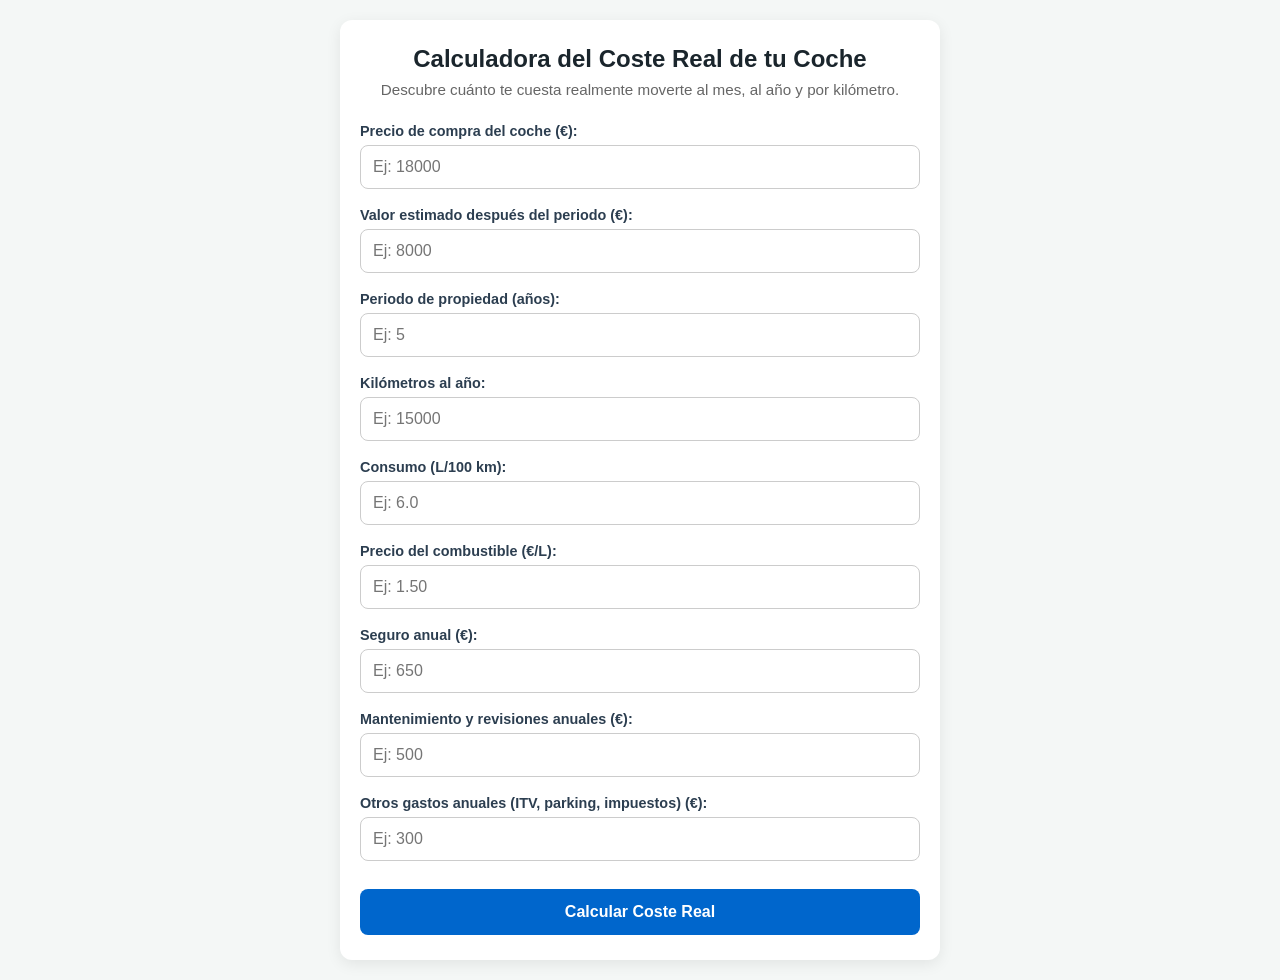
==== index.html @ 336df9c9 "Actualizar index.html" ====
<!DOCTYPE html>
<html lang="es">
<head>
  <meta charset="UTF-8">
  <meta name="viewport" content="width=device-width, initial-scale=1.0">
  <title>Calculadora del Coste Real de tu Coche</title>
  <link rel="stylesheet" href="style.css">
</head>
<body>
  <div class="container">
    <h1>Calculadora del Coste Real de tu Coche</h1>
    <p class="subtitle">Descubre cuánto te cuesta realmente moverte al mes, al año y por kilómetro.</p>

    <form id="calc-form">
      <div class="form-group">
        <label for="precioCompra">Precio de compra del coche (€):</label>
        <input type="number" id="precioCompra" placeholder="Ej: 18000" min="0" step="any" required>
      </div>

      <div class="form-group">
        <label for="valorFinal">Valor estimado después del periodo (€):</label>
        <input type="number" id="valorFinal" placeholder="Ej: 8000" min="0" step="any" required>
      </div>

      <div class="form-group">
        <label for="periodoAnos">Periodo de propiedad (años):</label>
        <input type="number" id="periodoAnos" placeholder="Ej: 5" min="1" step="any" required>
      </div>

      <div class="form-group">
        <label for="kmAno">Kilómetros al año:</label>
        <input type="number" id="kmAno" placeholder="Ej: 15000" min="1" step="any" required>
      </div>

      <div class="form-group">
        <label for="consumo">Consumo (L/100 km):</label>
        <input type="number" id="consumo" placeholder="Ej: 6.0" min="0" step="any" required>
      </div>

      <div class="form-group">
        <label for="precioCombustible">Precio del combustible (€/L):</label>
        <input type="number" id="precioCombustible" placeholder="Ej: 1.50" min="0" step="any" required>
      </div>

      <div class="form-group">
        <label for="seguro">Seguro anual (€):</label>
        <input type="number" id="seguro" placeholder="Ej: 650" min="0" step="any" required>
      </div>

      <div class="form-group">
        <label for="mantenimiento">Mantenimiento y revisiones anuales (€):</label>
        <input type="number" id="mantenimiento" placeholder="Ej: 500" min="0" step="any" required>
      </div>

      <div class="form-group">
        <label for="otrosGastos">Otros gastos anuales (ITV, parking, impuestos) (€):</label>
        <input type="number" id="otrosGastos" placeholder="Ej: 300" min="0" step="any" required>
      </div>

      <button type="submit" id="btn-calcular">Calcular Coste Real</button>
    </form>

    <div id="resultados" class="results-container hidden">
      <h2>Resumen de Costes</h2>

      <div class="results-section">
        <h3>COSTE DE BOLSILLO</h3>
        <p><span>Anual:</span> <strong><span id="pocketAnual">0.00</span> €</strong></p>
        <p><span>Mensual:</span> <strong><span id="pocketMensual">0.00</span> €</strong></p>
      </div>

      <div class="results-section">
        <h3>DEPRECIACIÓN</h3>
        <p><span>Depreciación total:</span> <strong><span id="deprecTotal">0.00</span> €</strong></p>
        <p><span>Pérdida de valor anual:</span> <strong><span id="deprecAnual">0.00</span> €</strong></p>
        <p><span>Pérdida de valor mensual:</span> <strong><span id="deprecMensual">0.00</span> €</strong></p>
      </div>

      <div class="results-section highlight">
        <h3>COSTE REAL TOTAL</h3>
        <p class="main-stat"><span>Coste real mensual:</span> <strong><span id="realMensual">0.00</span> €</strong></p>
        <p class="main-stat"><span>Coste real anual:</span> <strong><span id="realAnual">0.00</span> €</strong></p>
        <p class="main-stat"><span>Coste real por kilómetro:</span> <strong><span id="realKm">0.000</span> €/km</strong></p>
      </div>
    </div>
  </div>

  <script src="script.js"></script>
</body>
</html>
---- style.css ----
* {
  box-sizing: border-box;
  margin: 0;
  padding: 0;
  font-family: -apple-system, BlinkMacSystemFont, "Segoe UI", Roboto, Helvetica, Arial, sans-serif;
}

body {
  background-color: #f4f7f6;
  color: #333;
  padding: 20px 15px;
  display: flex;
  justify-content: center;
}

.container {
  background-color: #ffffff;
  max-width: 600px;
  width: 100%;
  padding: 25px 20px;
  border-radius: 12px;
  box-shadow: 0 4px 15px rgba(0, 0, 0, 0.08);
}

h1 {
  font-size: 1.5rem;
  color: #1a252c;
  margin-bottom: 8px;
  text-align: center;
}

.subtitle {
  font-size: 0.95rem;
  color: #666;
  text-align: center;
  margin-bottom: 25px;
}

.form-group {
  margin-bottom: 18px;
}

label {
  display: block;
  font-size: 0.9rem;
  font-weight: 600;
  margin-bottom: 6px;
  color: #2c3e50;
}

input {
  width: 100%;
  padding: 12px;
  border: 1px solid #ccc;
  border-radius: 8px;
  font-size: 1rem;
  transition: border-color 0.2s ease;
}

input:focus {
  outline: none;
  border-color: #0066cc;
}

button {
  width: 100%;
  background-color: #0066cc;
  color: white;
  border: none;
  padding: 14px;
  font-size: 1rem;
  font-weight: bold;
  border-radius: 8px;
  cursor: pointer;
  margin-top: 10px;
  transition: background-color 0.2s ease;
}

button:hover {
  background-color: #0052a3;
}

/* RESULTADOS RESTRUCTURADOS */
.results-container {
  margin-top: 30px;
  padding-top: 20px;
  border-top: 2px dashed #e0e0e0;
}

.results-container.hidden {
  display: none !important;
}

.results-container h2 {
  font-size: 1.3rem;
  text-align: center;
  margin-bottom: 20px;
  color: #1a252c;
}

.results-section {
  background-color: #ffffff;
  border: 1px solid #e2e8f0;
  padding: 16px;
  border-radius: 10px;
  margin-bottom: 15px;
  box-shadow: 0 2px 5px rgba(0,0,0,0.03);
}

.results-section h3 {
  font-size: 0.9rem;
  color: #64748b;
  margin-bottom: 12px;
  border-bottom: 1px solid #f1f5f9;
  padding-bottom: 6px;
  text-transform: uppercase;
  letter-spacing: 0.5px;
}

.results-section p {
  font-size: 0.95rem;
  margin-bottom: 8px;
  display: flex;
  justify-content: space-between;
  align-items: center;
}

.results-section p:last-child {
  margin-bottom: 0;
}

.results-section.highlight {
  background-color: #eff6ff;
  border-color: #bfdbfe;
}

.results-section.highlight h3 {
  color: #1e40af;
  border-bottom-color: #dbeafe;
}

.main-stat {
  font-size: 1rem;
  font-weight: 600;
}

.main-stat strong {
  color: #2563eb;
  font-size: 1.05rem;
}

@media (max-width: 480px) {
  .container {
    padding: 18px 15px;
  }

  h1 {
    font-size: 1.3rem;
  }

  input, button {
    font-size: 0.95rem;
  }
}
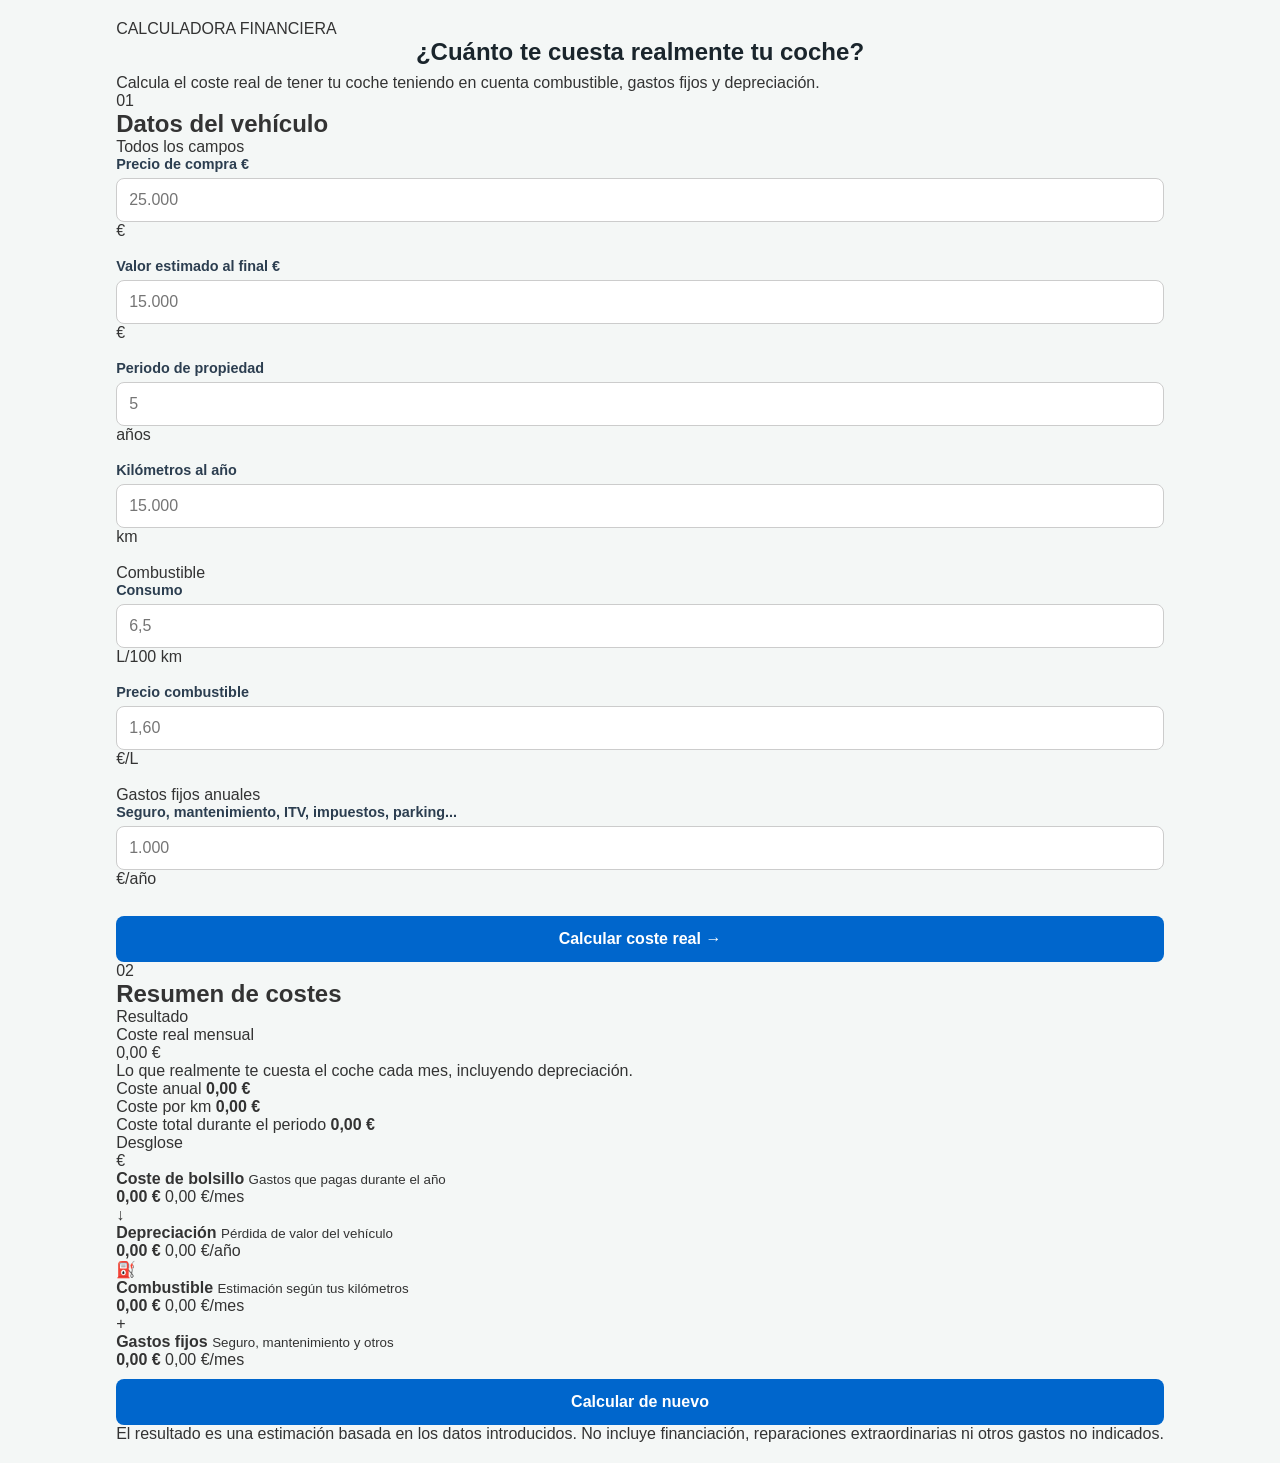
==== commit 6634147a: "Actualizar index.html" ====
--- a/index.html
+++ b/index.html
@@ -1,90 +1,390 @@
 <!DOCTYPE html>
 <html lang="es">
 <head>
-  <meta charset="UTF-8">
-  <meta name="viewport" content="width=device-width, initial-scale=1.0">
-  <title>Calculadora del Coste Real de tu Coche</title>
-  <link rel="stylesheet" href="style.css">
+    <meta charset="UTF-8">
+    <meta name="viewport" content="width=device-width, initial-scale=1.0">
+
+    <title>Calculadora de Coste Real del Coche</title>
+
+    <meta
+        name="description"
+        content="Calcula cuánto te cuesta realmente tu coche incluyendo combustible, gastos fijos y depreciación."
+    >
+
+    <link rel="stylesheet" href="style.css">
 </head>
+
 <body>
-  <div class="container">
-    <h1>Calculadora del Coste Real de tu Coche</h1>
-    <p class="subtitle">Descubre cuánto te cuesta realmente moverte al mes, al año y por kilómetro.</p>
-
-    <form id="calc-form">
-      <div class="form-group">
-        <label for="precioCompra">Precio de compra del coche (€):</label>
-        <input type="number" id="precioCompra" placeholder="Ej: 18000" min="0" step="any" required>
-      </div>
-
-      <div class="form-group">
-        <label for="valorFinal">Valor estimado después del periodo (€):</label>
-        <input type="number" id="valorFinal" placeholder="Ej: 8000" min="0" step="any" required>
-      </div>
-
-      <div class="form-group">
-        <label for="periodoAnos">Periodo de propiedad (años):</label>
-        <input type="number" id="periodoAnos" placeholder="Ej: 5" min="1" step="any" required>
-      </div>
-
-      <div class="form-group">
-        <label for="kmAno">Kilómetros al año:</label>
-        <input type="number" id="kmAno" placeholder="Ej: 15000" min="1" step="any" required>
-      </div>
-
-      <div class="form-group">
-        <label for="consumo">Consumo (L/100 km):</label>
-        <input type="number" id="consumo" placeholder="Ej: 6.0" min="0" step="any" required>
-      </div>
-
-      <div class="form-group">
-        <label for="precioCombustible">Precio del combustible (€/L):</label>
-        <input type="number" id="precioCombustible" placeholder="Ej: 1.50" min="0" step="any" required>
-      </div>
-
-      <div class="form-group">
-        <label for="seguro">Seguro anual (€):</label>
-        <input type="number" id="seguro" placeholder="Ej: 650" min="0" step="any" required>
-      </div>
-
-      <div class="form-group">
-        <label for="mantenimiento">Mantenimiento y revisiones anuales (€):</label>
-        <input type="number" id="mantenimiento" placeholder="Ej: 500" min="0" step="any" required>
-      </div>
-
-      <div class="form-group">
-        <label for="otrosGastos">Otros gastos anuales (ITV, parking, impuestos) (€):</label>
-        <input type="number" id="otrosGastos" placeholder="Ej: 300" min="0" step="any" required>
-      </div>
-
-      <button type="submit" id="btn-calcular">Calcular Coste Real</button>
-    </form>
-
-    <div id="resultados" class="results-container hidden">
-      <h2>Resumen de Costes</h2>
-
-      <div class="results-section">
-        <h3>COSTE DE BOLSILLO</h3>
-        <p><span>Anual:</span> <strong><span id="pocketAnual">0.00</span> €</strong></p>
-        <p><span>Mensual:</span> <strong><span id="pocketMensual">0.00</span> €</strong></p>
-      </div>
-
-      <div class="results-section">
-        <h3>DEPRECIACIÓN</h3>
-        <p><span>Depreciación total:</span> <strong><span id="deprecTotal">0.00</span> €</strong></p>
-        <p><span>Pérdida de valor anual:</span> <strong><span id="deprecAnual">0.00</span> €</strong></p>
-        <p><span>Pérdida de valor mensual:</span> <strong><span id="deprecMensual">0.00</span> €</strong></p>
-      </div>
-
-      <div class="results-section highlight">
-        <h3>COSTE REAL TOTAL</h3>
-        <p class="main-stat"><span>Coste real mensual:</span> <strong><span id="realMensual">0.00</span> €</strong></p>
-        <p class="main-stat"><span>Coste real anual:</span> <strong><span id="realAnual">0.00</span> €</strong></p>
-        <p class="main-stat"><span>Coste real por kilómetro:</span> <strong><span id="realKm">0.000</span> €/km</strong></p>
-      </div>
-    </div>
-  </div>
-
-  <script src="script.js"></script>
+
+<div class="app">
+
+    <!-- CABECERA -->
+    <header class="hero">
+        <div class="hero-badge">CALCULADORA FINANCIERA</div>
+
+        <h1>¿Cuánto te cuesta realmente tu coche?</h1>
+
+        <p>
+            Calcula el coste real de tener tu coche teniendo en cuenta
+            combustible, gastos fijos y depreciación.
+        </p>
+    </header>
+
+
+    <!-- CONTENIDO PRINCIPAL -->
+    <main class="main-grid">
+
+        <!-- FORMULARIO -->
+        <section class="card input-card">
+
+            <div class="card-header">
+                <div>
+                    <span class="section-number">01</span>
+                    <h2>Datos del vehículo</h2>
+                </div>
+
+                <span class="required">Todos los campos</span>
+            </div>
+
+
+            <!-- PRECIO -->
+            <div class="form-group">
+                <label for="purchasePrice">
+                    Precio de compra
+                    <span>€</span>
+                </label>
+
+                <div class="input-wrapper">
+                    <input
+                        type="number"
+                        id="purchasePrice"
+                        placeholder="25.000"
+                        min="0"
+                        step="0.01"
+                    >
+                    <span>€</span>
+                </div>
+            </div>
+
+
+            <!-- VALOR FINAL -->
+            <div class="form-group">
+                <label for="residualValue">
+                    Valor estimado al final
+                    <span>€</span>
+                </label>
+
+                <div class="input-wrapper">
+                    <input
+                        type="number"
+                        id="residualValue"
+                        placeholder="15.000"
+                        min="0"
+                        step="0.01"
+                    >
+                    <span>€</span>
+                </div>
+            </div>
+
+
+            <!-- PERIODO -->
+            <div class="form-row">
+
+                <div class="form-group">
+                    <label for="years">
+                        Periodo de propiedad
+                    </label>
+
+                    <div class="input-wrapper">
+                        <input
+                            type="number"
+                            id="years"
+                            placeholder="5"
+                            min="1"
+                            step="1"
+                        >
+                        <span>años</span>
+                    </div>
+                </div>
+
+
+                <div class="form-group">
+                    <label for="kmYear">
+                        Kilómetros al año
+                    </label>
+
+                    <div class="input-wrapper">
+                        <input
+                            type="number"
+                            id="kmYear"
+                            placeholder="15.000"
+                            min="1"
+                            step="1"
+                        >
+                        <span>km</span>
+                    </div>
+                </div>
+
+            </div>
+
+
+            <!-- COMBUSTIBLE -->
+            <div class="form-section-title">
+                <span>Combustible</span>
+            </div>
+
+            <div class="form-row">
+
+                <div class="form-group">
+                    <label for="consumption">
+                        Consumo
+                    </label>
+
+                    <div class="input-wrapper">
+                        <input
+                            type="number"
+                            id="consumption"
+                            placeholder="6,5"
+                            min="0"
+                            step="0.1"
+                        >
+                        <span>L/100 km</span>
+                    </div>
+                </div>
+
+
+                <div class="form-group">
+                    <label for="fuelPrice">
+                        Precio combustible
+                    </label>
+
+                    <div class="input-wrapper">
+                        <input
+                            type="number"
+                            id="fuelPrice"
+                            placeholder="1,60"
+                            min="0"
+                            step="0.01"
+                        >
+                        <span>€/L</span>
+                    </div>
+                </div>
+
+            </div>
+
+
+            <!-- GASTOS FIJOS -->
+            <div class="form-section-title">
+                <span>Gastos fijos anuales</span>
+            </div>
+
+            <div class="form-group">
+                <label for="fixedCosts">
+                    Seguro, mantenimiento, ITV, impuestos, parking...
+                </label>
+
+                <div class="input-wrapper">
+                    <input
+                        type="number"
+                        id="fixedCosts"
+                        placeholder="1.000"
+                        min="0"
+                        step="0.01"
+                    >
+                    <span>€/año</span>
+                </div>
+            </div>
+
+
+            <!-- BOTÓN -->
+            <button
+                type="button"
+                id="calculateBtn"
+                class="calculate-btn"
+            >
+                <span>Calcular coste real</span>
+                <span class="arrow">→</span>
+            </button>
+
+            <p id="errorMessage" class="error-message"></p>
+
+        </section>
+
+
+        <!-- RESULTADOS -->
+        <section class="results-card">
+
+            <div class="results-header">
+                <div>
+                    <span class="section-number light">02</span>
+                    <h2>Resumen de costes</h2>
+                </div>
+
+                <span class="result-status">
+                    Resultado
+                </span>
+            </div>
+
+
+            <!-- COSTE REAL DESTACADO -->
+            <div class="main-result">
+
+                <span class="main-label">
+                    Coste real mensual
+                </span>
+
+                <div class="main-value">
+                    <span id="monthlyTotal">0,00 €</span>
+                </div>
+
+                <p>
+                    Lo que realmente te cuesta el coche cada mes,
+                    incluyendo depreciación.
+                </p>
+
+            </div>
+
+
+            <!-- MINI RESULTADOS -->
+            <div class="highlight-grid">
+
+                <div class="highlight-card">
+                    <span>Coste anual</span>
+                    <strong id="annualTotal">0,00 €</strong>
+                </div>
+
+                <div class="highlight-card">
+                    <span>Coste por km</span>
+                    <strong id="costPerKm">0,00 €</strong>
+                </div>
+
+                <div class="highlight-card wide">
+                    <span>Coste total durante el periodo</span>
+                    <strong id="periodTotal">0,00 €</strong>
+                </div>
+
+            </div>
+
+
+            <!-- DESGLOSE -->
+            <div class="breakdown">
+
+                <div class="breakdown-title">
+                    <span>Desglose</span>
+                </div>
+
+
+                <!-- BOLSILLO -->
+                <div class="breakdown-row">
+
+                    <div class="breakdown-info">
+                        <div class="icon-box fuel-icon">€</div>
+
+                        <div>
+                            <strong>Coste de bolsillo</strong>
+                            <small>Gastos que pagas durante el año</small>
+                        </div>
+                    </div>
+
+                    <div class="breakdown-values">
+                        <strong id="pocketAnnual">0,00 €</strong>
+                        <span id="pocketMonthly">0,00 €/mes</span>
+                    </div>
+
+                </div>
+
+
+                <!-- DEPRECIACIÓN -->
+                <div class="breakdown-row">
+
+                    <div class="breakdown-info">
+                        <div class="icon-box depreciation-icon">↓</div>
+
+                        <div>
+                            <strong>Depreciación</strong>
+                            <small>Pérdida de valor del vehículo</small>
+                        </div>
+                    </div>
+
+                    <div class="breakdown-values">
+                        <strong id="depreciationTotal">0,00 €</strong>
+                        <span id="depreciationAnnual">0,00 €/año</span>
+                    </div>
+
+                </div>
+
+
+                <!-- COMBUSTIBLE -->
+                <div class="breakdown-row">
+
+                    <div class="breakdown-info">
+                        <div class="icon-box">⛽</div>
+
+                        <div>
+                            <strong>Combustible</strong>
+                            <small>Estimación según tus kilómetros</small>
+                        </div>
+                    </div>
+
+                    <div class="breakdown-values">
+                        <strong id="fuelAnnual">0,00 €</strong>
+                        <span id="fuelMonthly">0,00 €/mes</span>
+                    </div>
+
+                </div>
+
+
+                <!-- FIJOS -->
+                <div class="breakdown-row">
+
+                    <div class="breakdown-info">
+                        <div class="icon-box">+</div>
+
+                        <div>
+                            <strong>Gastos fijos</strong>
+                            <small>Seguro, mantenimiento y otros</small>
+                        </div>
+                    </div>
+
+                    <div class="breakdown-values">
+                        <strong id="fixedAnnual">0,00 €</strong>
+                        <span id="fixedMonthly">0,00 €/mes</span>
+                    </div>
+
+                </div>
+
+            </div>
+
+
+            <!-- BOTÓN RESET -->
+            <button
+                type="button"
+                id="resetBtn"
+                class="reset-btn"
+            >
+                Calcular de nuevo
+            </button>
+
+        </section>
+
+    </main>
+
+
+    <!-- INFORMACIÓN -->
+    <footer class="footer">
+
+        <p>
+            El resultado es una estimación basada en los datos introducidos.
+            No incluye financiación, reparaciones extraordinarias ni otros
+            gastos no indicados.
+        </p>
+
+    </footer>
+
+</div>
+
+
+<script src="script.js"></script>
+
 </body>
 </html>
--- a/style.css
+++ b/style.css
@@ -80,7 +80,6 @@
   background-color: #0052a3;
 }
 
-/* RESULTADOS RESTRUCTURADOS */
 .results-container {
   margin-top: 30px;
   padding-top: 20px;
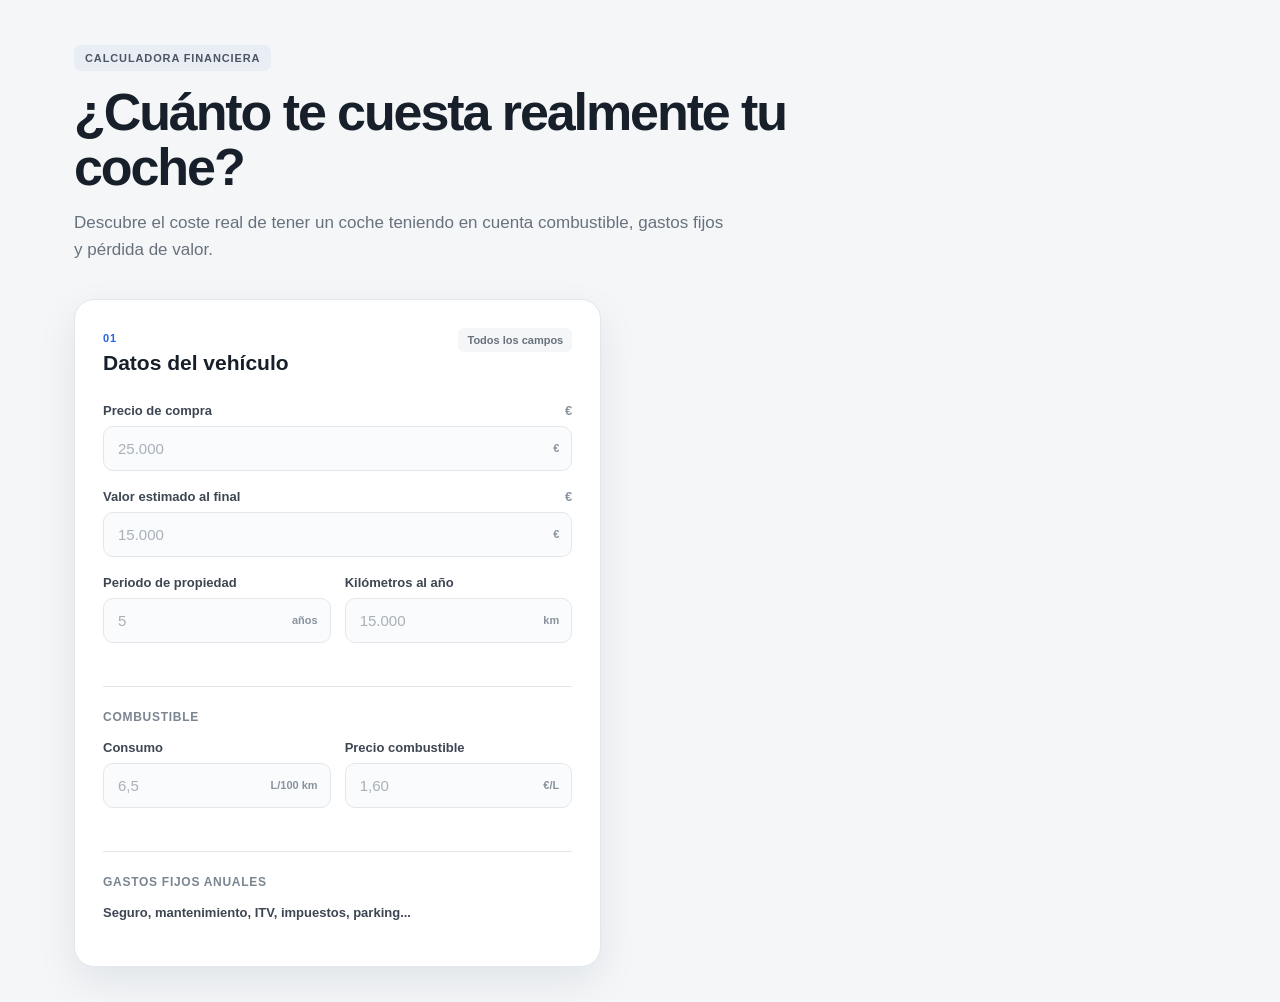
==== commit 1ae87f52: "Actualizar index.html" ====
--- a/index.html
+++ b/index.html
@@ -8,7 +8,7 @@
 
     <meta
         name="description"
-        content="Calcula cuánto te cuesta realmente tu coche incluyendo combustible, gastos fijos y depreciación."
+        content="Calcula el coste real de tu coche incluyendo combustible, gastos fijos y depreciación. Compara dos vehículos y descubre cuál te cuesta menos."
     >
 
     <link rel="stylesheet" href="style.css">
@@ -18,20 +18,23 @@
 
 <div class="app">
 
-    <!-- CABECERA -->
+    <!-- HERO -->
     <header class="hero">
         <div class="hero-badge">CALCULADORA FINANCIERA</div>
 
         <h1>¿Cuánto te cuesta realmente tu coche?</h1>
 
         <p>
-            Calcula el coste real de tener tu coche teniendo en cuenta
-            combustible, gastos fijos y depreciación.
+            Descubre el coste real de tener un coche teniendo en cuenta
+            combustible, gastos fijos y pérdida de valor.
         </p>
     </header>
 
 
-    <!-- CONTENIDO PRINCIPAL -->
+    <!-- =========================
+         CALCULADORA
+    ========================== -->
+
     <main class="main-grid">
 
         <!-- FORMULARIO -->
@@ -87,7 +90,7 @@
             </div>
 
 
-            <!-- PERIODO -->
+            <!-- PERIODO + KM -->
             <div class="form-row">
 
                 <div class="form-group">
@@ -189,202 +192,4 @@
                         id="fixedCosts"
                         placeholder="1.000"
                         min="0"
-                        step="0.01"
-                    >
-                    <span>€/año</span>
-                </div>
-            </div>
-
-
-            <!-- BOTÓN -->
-            <button
-                type="button"
-                id="calculateBtn"
-                class="calculate-btn"
-            >
-                <span>Calcular coste real</span>
-                <span class="arrow">→</span>
-            </button>
-
-            <p id="errorMessage" class="error-message"></p>
-
-        </section>
-
-
-        <!-- RESULTADOS -->
-        <section class="results-card">
-
-            <div class="results-header">
-                <div>
-                    <span class="section-number light">02</span>
-                    <h2>Resumen de costes</h2>
-                </div>
-
-                <span class="result-status">
-                    Resultado
-                </span>
-            </div>
-
-
-            <!-- COSTE REAL DESTACADO -->
-            <div class="main-result">
-
-                <span class="main-label">
-                    Coste real mensual
-                </span>
-
-                <div class="main-value">
-                    <span id="monthlyTotal">0,00 €</span>
-                </div>
-
-                <p>
-                    Lo que realmente te cuesta el coche cada mes,
-                    incluyendo depreciación.
-                </p>
-
-            </div>
-
-
-            <!-- MINI RESULTADOS -->
-            <div class="highlight-grid">
-
-                <div class="highlight-card">
-                    <span>Coste anual</span>
-                    <strong id="annualTotal">0,00 €</strong>
-                </div>
-
-                <div class="highlight-card">
-                    <span>Coste por km</span>
-                    <strong id="costPerKm">0,00 €</strong>
-                </div>
-
-                <div class="highlight-card wide">
-                    <span>Coste total durante el periodo</span>
-                    <strong id="periodTotal">0,00 €</strong>
-                </div>
-
-            </div>
-
-
-            <!-- DESGLOSE -->
-            <div class="breakdown">
-
-                <div class="breakdown-title">
-                    <span>Desglose</span>
-                </div>
-
-
-                <!-- BOLSILLO -->
-                <div class="breakdown-row">
-
-                    <div class="breakdown-info">
-                        <div class="icon-box fuel-icon">€</div>
-
-                        <div>
-                            <strong>Coste de bolsillo</strong>
-                            <small>Gastos que pagas durante el año</small>
-                        </div>
-                    </div>
-
-                    <div class="breakdown-values">
-                        <strong id="pocketAnnual">0,00 €</strong>
-                        <span id="pocketMonthly">0,00 €/mes</span>
-                    </div>
-
-                </div>
-
-
-                <!-- DEPRECIACIÓN -->
-                <div class="breakdown-row">
-
-                    <div class="breakdown-info">
-                        <div class="icon-box depreciation-icon">↓</div>
-
-                        <div>
-                            <strong>Depreciación</strong>
-                            <small>Pérdida de valor del vehículo</small>
-                        </div>
-                    </div>
-
-                    <div class="breakdown-values">
-                        <strong id="depreciationTotal">0,00 €</strong>
-                        <span id="depreciationAnnual">0,00 €/año</span>
-                    </div>
-
-                </div>
-
-
-                <!-- COMBUSTIBLE -->
-                <div class="breakdown-row">
-
-                    <div class="breakdown-info">
-                        <div class="icon-box">⛽</div>
-
-                        <div>
-                            <strong>Combustible</strong>
-                            <small>Estimación según tus kilómetros</small>
-                        </div>
-                    </div>
-
-                    <div class="breakdown-values">
-                        <strong id="fuelAnnual">0,00 €</strong>
-                        <span id="fuelMonthly">0,00 €/mes</span>
-                    </div>
-
-                </div>
-
-
-                <!-- FIJOS -->
-                <div class="breakdown-row">
-
-                    <div class="breakdown-info">
-                        <div class="icon-box">+</div>
-
-                        <div>
-                            <strong>Gastos fijos</strong>
-                            <small>Seguro, mantenimiento y otros</small>
-                        </div>
-                    </div>
-
-                    <div class="breakdown-values">
-                        <strong id="fixedAnnual">0,00 €</strong>
-                        <span id="fixedMonthly">0,00 €/mes</span>
-                    </div>
-
-                </div>
-
-            </div>
-
-
-            <!-- BOTÓN RESET -->
-            <button
-                type="button"
-                id="resetBtn"
-                class="reset-btn"
-            >
-                Calcular de nuevo
-            </button>
-
-        </section>
-
-    </main>
-
-
-    <!-- INFORMACIÓN -->
-    <footer class="footer">
-
-        <p>
-            El resultado es una estimación basada en los datos introducidos.
-            No incluye financiación, reparaciones extraordinarias ni otros
-            gastos no indicados.
-        </p>
-
-    </footer>
-
-</div>
-
-
-<script src="script.js"></script>
-
-</body>
-</html>+                       
--- a/style.css
+++ b/style.css
@@ -1,163 +1,685 @@
 * {
-  box-sizing: border-box;
-  margin: 0;
-  padding: 0;
-  font-family: -apple-system, BlinkMacSystemFont, "Segoe UI", Roboto, Helvetica, Arial, sans-serif;
+    box-sizing: border-box;
+    margin: 0;
+    padding: 0;
+}
+
+:root {
+    --bg: #f4f6f8;
+    --card: #ffffff;
+    --text: #17202a;
+    --muted: #68727d;
+    --border: #e3e7eb;
+    --primary: #111827;
+    --primary-hover: #283242;
+    --accent: #2563eb;
+    --accent-light: #eff6ff;
+    --success: #16a34a;
+    --danger: #dc2626;
+    --shadow: 0 15px 40px rgba(15, 23, 42, 0.08);
 }
 
 body {
-  background-color: #f4f7f6;
-  color: #333;
-  padding: 20px 15px;
-  display: flex;
-  justify-content: center;
-}
-
-.container {
-  background-color: #ffffff;
-  max-width: 600px;
-  width: 100%;
-  padding: 25px 20px;
-  border-radius: 12px;
-  box-shadow: 0 4px 15px rgba(0, 0, 0, 0.08);
-}
-
-h1 {
-  font-size: 1.5rem;
-  color: #1a252c;
-  margin-bottom: 8px;
-  text-align: center;
-}
-
-.subtitle {
-  font-size: 0.95rem;
-  color: #666;
-  text-align: center;
-  margin-bottom: 25px;
-}
+    font-family:
+        Inter,
+        -apple-system,
+        BlinkMacSystemFont,
+        "Segoe UI",
+        Roboto,
+        Arial,
+        sans-serif;
+
+    background: var(--bg);
+    color: var(--text);
+    min-height: 100vh;
+}
+
+
+/* =========================
+   APP
+========================= */
+
+.app {
+    width: 100%;
+    max-width: 1180px;
+    margin: 0 auto;
+    padding: 45px 24px 35px;
+}
+
+
+/* =========================
+   HERO
+========================= */
+
+.hero {
+    max-width: 780px;
+    margin-bottom: 35px;
+}
+
+.hero-badge {
+    display: inline-flex;
+    align-items: center;
+
+    background: #e9eef5;
+    color: #4b5563;
+
+    padding: 7px 11px;
+    border-radius: 7px;
+
+    font-size: 11px;
+    font-weight: 800;
+    letter-spacing: 0.08em;
+
+    margin-bottom: 14px;
+}
+
+.hero h1 {
+    font-size: clamp(32px, 5vw, 52px);
+    line-height: 1.05;
+    letter-spacing: -0.04em;
+    margin-bottom: 15px;
+}
+
+.hero p {
+    color: var(--muted);
+    font-size: 17px;
+    line-height: 1.6;
+    max-width: 650px;
+}
+
+
+/* =========================
+   GRID
+========================= */
+
+.main-grid {
+    display: grid;
+    grid-template-columns: minmax(0, 0.95fr) minmax(0, 1.05fr);
+    gap: 22px;
+    align-items: start;
+}
+
+
+/* =========================
+   CARDS
+========================= */
+
+.card,
+.results-card {
+    border-radius: 20px;
+    box-shadow: var(--shadow);
+}
+
+.input-card {
+    background: var(--card);
+    border: 1px solid var(--border);
+    padding: 28px;
+}
+
+.results-card {
+    background: #111827;
+    color: white;
+    padding: 28px;
+    overflow: hidden;
+}
+
+
+/* =========================
+   HEADERS
+========================= */
+
+.card-header,
+.results-header {
+    display: flex;
+    align-items: flex-start;
+    justify-content: space-between;
+    gap: 20px;
+
+    margin-bottom: 28px;
+}
+
+.card-header h2,
+.results-header h2 {
+    font-size: 21px;
+    margin-top: 5px;
+}
+
+.section-number {
+    font-size: 11px;
+    font-weight: 800;
+    color: var(--accent);
+    letter-spacing: 0.08em;
+}
+
+.section-number.light {
+    color: #93c5fd;
+}
+
+.required,
+.result-status {
+    font-size: 11px;
+    font-weight: 700;
+    color: var(--muted);
+    background: #f5f6f8;
+    padding: 6px 9px;
+    border-radius: 6px;
+}
+
+.result-status {
+    background: rgba(255, 255, 255, 0.08);
+    color: #aeb8c5;
+}
+
+
+/* =========================
+   FORM
+========================= */
 
 .form-group {
-  margin-bottom: 18px;
-}
-
-label {
-  display: block;
-  font-size: 0.9rem;
-  font-weight: 600;
-  margin-bottom: 6px;
-  color: #2c3e50;
-}
-
-input {
-  width: 100%;
-  padding: 12px;
-  border: 1px solid #ccc;
-  border-radius: 8px;
-  font-size: 1rem;
-  transition: border-color 0.2s ease;
-}
-
-input:focus {
-  outline: none;
-  border-color: #0066cc;
-}
-
-button {
-  width: 100%;
-  background-color: #0066cc;
-  color: white;
-  border: none;
-  padding: 14px;
-  font-size: 1rem;
-  font-weight: bold;
-  border-radius: 8px;
-  cursor: pointer;
-  margin-top: 10px;
-  transition: background-color 0.2s ease;
-}
-
-button:hover {
-  background-color: #0052a3;
-}
-
-.results-container {
-  margin-top: 30px;
-  padding-top: 20px;
-  border-top: 2px dashed #e0e0e0;
-}
-
-.results-container.hidden {
-  display: none !important;
-}
-
-.results-container h2 {
-  font-size: 1.3rem;
-  text-align: center;
-  margin-bottom: 20px;
-  color: #1a252c;
-}
-
-.results-section {
-  background-color: #ffffff;
-  border: 1px solid #e2e8f0;
-  padding: 16px;
-  border-radius: 10px;
-  margin-bottom: 15px;
-  box-shadow: 0 2px 5px rgba(0,0,0,0.03);
-}
-
-.results-section h3 {
-  font-size: 0.9rem;
-  color: #64748b;
-  margin-bottom: 12px;
-  border-bottom: 1px solid #f1f5f9;
-  padding-bottom: 6px;
-  text-transform: uppercase;
-  letter-spacing: 0.5px;
-}
-
-.results-section p {
-  font-size: 0.95rem;
-  margin-bottom: 8px;
-  display: flex;
-  justify-content: space-between;
-  align-items: center;
-}
-
-.results-section p:last-child {
-  margin-bottom: 0;
-}
-
-.results-section.highlight {
-  background-color: #eff6ff;
-  border-color: #bfdbfe;
-}
-
-.results-section.highlight h3 {
-  color: #1e40af;
-  border-bottom-color: #dbeafe;
-}
-
-.main-stat {
-  font-size: 1rem;
-  font-weight: 600;
-}
-
-.main-stat strong {
-  color: #2563eb;
-  font-size: 1.05rem;
-}
-
-@media (max-width: 480px) {
-  .container {
-    padding: 18px 15px;
-  }
-
-  h1 {
-    font-size: 1.3rem;
-  }
-
-  input, button {
-    font-size: 0.95rem;
-  }
-}
+    margin-bottom: 18px;
+}
+
+.form-group label {
+    display: flex;
+    justify-content: space-between;
+    gap: 15px;
+
+    color: #3d4652;
+
+    font-size: 13px;
+    font-weight: 700;
+
+    margin-bottom: 8px;
+}
+
+.form-group label span {
+    color: #8a949f;
+    font-weight: 600;
+}
+
+.form-row {
+    display: grid;
+    grid-template-columns: 1fr 1fr;
+    gap: 14px;
+}
+
+.input-wrapper {
+    position: relative;
+}
+
+.input-wrapper input {
+    width: 100%;
+
+    border: 1px solid var(--border);
+    background: #fafbfc;
+
+    border-radius: 10px;
+
+    padding: 13px 48px 13px 14px;
+
+    font-size: 15px;
+    font-weight: 600;
+
+    color: var(--text);
+
+    outline: none;
+
+    transition:
+        border-color 0.2s ease,
+        box-shadow 0.2s ease,
+        background 0.2s ease;
+}
+
+.input-wrapper input:focus {
+    background: white;
+    border-color: var(--accent);
+
+    box-shadow:
+        0 0 0 3px rgba(37, 99, 235, 0.1);
+}
+
+.input-wrapper input::placeholder {
+    color: #a8b0b8;
+    font-weight: 500;
+}
+
+.input-wrapper > span {
+    position: absolute;
+
+    right: 13px;
+    top: 50%;
+
+    transform: translateY(-50%);
+
+    color: #89939e;
+
+    font-size: 11px;
+    font-weight: 700;
+
+    pointer-events: none;
+}
+
+
+/* =========================
+   FORM SECTION
+========================= */
+
+.form-section-title {
+    margin: 25px 0 15px;
+
+    padding-top: 20px;
+
+    border-top: 1px solid var(--border);
+}
+
+.form-section-title span {
+    font-size: 12px;
+    font-weight: 800;
+
+    color: #7a8590;
+
+    text-transform: uppercase;
+    letter-spacing: 0.06em;
+}
+
+
+/* =========================
+   BUTTON
+========================= */
+
+.calculate-btn {
+    width: 100%;
+
+    margin-top: 10px;
+
+    border: 0;
+    border-radius: 11px;
+
+    padding: 15px 18px;
+
+    background: var(--primary);
+    color: white;
+
+    display: flex;
+    align-items: center;
+    justify-content: space-between;
+
+    font-size: 14px;
+    font-weight: 800;
+
+    cursor: pointer;
+
+    transition:
+        transform 0.15s ease,
+        background 0.15s ease,
+        box-shadow 0.15s ease;
+}
+
+.calculate-btn:hover {
+    background: var(--primary-hover);
+
+    transform: translateY(-1px);
+
+    box-shadow:
+        0 8px 20px rgba(17, 24, 39, 0.15);
+}
+
+.calculate-btn:active {
+    transform: translateY(0);
+}
+
+.arrow {
+    font-size: 20px;
+}
+
+
+/* =========================
+   ERROR
+========================= */
+
+.error-message {
+    color: var(--danger);
+
+    font-size: 12px;
+    font-weight: 600;
+
+    margin-top: 10px;
+
+    min-height: 17px;
+}
+
+
+/* =========================
+   MAIN RESULT
+========================= */
+
+.main-result {
+    padding: 22px;
+
+    background:
+        linear-gradient(
+            135deg,
+            rgba(255, 255, 255, 0.1),
+            rgba(255, 255, 255, 0.04)
+        );
+
+    border: 1px solid rgba(255, 255, 255, 0.08);
+
+    border-radius: 15px;
+
+    margin-bottom: 14px;
+}
+
+.main-label {
+    display: block;
+
+    color: #aeb8c5;
+
+    font-size: 12px;
+    font-weight: 700;
+
+    margin-bottom: 8px;
+}
+
+.main-value {
+    font-size: clamp(34px, 5vw, 48px);
+
+    font-weight: 850;
+
+    letter-spacing: -0.04em;
+
+    line-height: 1;
+}
+
+.main-result p {
+    color: #8f9aaa;
+
+    font-size: 11px;
+    line-height: 1.5;
+
+    margin-top: 10px;
+
+    max-width: 420px;
+}
+
+
+/* =========================
+   HIGHLIGHTS
+========================= */
+
+.highlight-grid {
+    display: grid;
+    grid-template-columns: 1fr 1fr;
+    gap: 10px;
+
+    margin-bottom: 22px;
+}
+
+.highlight-card {
+    background: rgba(255, 255, 255, 0.055);
+
+    border: 1px solid rgba(255, 255, 255, 0.07);
+
+    border-radius: 12px;
+
+    padding: 15px;
+}
+
+.highlight-card.wide {
+    grid-column: span 2;
+}
+
+.highlight-card span {
+    display: block;
+
+    color: #929dab;
+
+    font-size: 10px;
+    font-weight: 700;
+
+    margin-bottom: 6px;
+}
+
+.highlight-card strong {
+    font-size: 17px;
+    font-weight: 800;
+}
+
+
+/* =========================
+   BREAKDOWN
+========================= */
+
+.breakdown {
+    border-top: 1px solid rgba(255, 255, 255, 0.08);
+}
+
+.breakdown-title {
+    padding: 19px 0 12px;
+
+    color: #aab3bf;
+
+    font-size: 11px;
+    font-weight: 800;
+
+    text-transform: uppercase;
+    letter-spacing: 0.07em;
+}
+
+.breakdown-row {
+    display: flex;
+    align-items: center;
+    justify-content: space-between;
+
+    gap: 15px;
+
+    padding: 14px 0;
+
+    border-bottom: 1px solid rgba(255, 255, 255, 0.07);
+}
+
+.breakdown-info {
+    display: flex;
+    align-items: center;
+
+    gap: 11px;
+
+    min-width: 0;
+}
+
+.icon-box {
+    width: 34px;
+    height: 34px;
+
+    flex-shrink: 0;
+
+    display: flex;
+    align-items: center;
+    justify-content: center;
+
+    border-radius: 9px;
+
+    background: rgba(255, 255, 255, 0.07);
+
+    color: #d7dee7;
+
+    font-size: 13px;
+    font-weight: 800;
+}
+
+.breakdown-info strong {
+    display: block;
+
+    font-size: 13px;
+    font-weight: 750;
+
+    margin-bottom: 2px;
+}
+
+.breakdown-info small {
+    display: block;
+
+    color: #7f8a99;
+
+    font-size: 10px;
+
+    white-space: nowrap;
+}
+
+.breakdown-values {
+    text-align: right;
+
+    flex-shrink: 0;
+}
+
+.breakdown-values strong {
+    display: block;
+
+    font-size: 13px;
+}
+
+.breakdown-values span {
+    display: block;
+
+    color: #7f8a99;
+
+    font-size: 10px;
+
+    margin-top: 3px;
+}
+
+
+/* =========================
+   RESET
+========================= */
+
+.reset-btn {
+    width: 100%;
+
+    border: 1px solid rgba(255, 255, 255, 0.1);
+
+    background: transparent;
+
+    color: #aeb8c5;
+
+    border-radius: 10px;
+
+    padding: 12px;
+
+    margin-top: 18px;
+
+    font-size: 12px;
+    font-weight: 700;
+
+    cursor: pointer;
+
+    transition:
+        background 0.2s ease,
+        color 0.2s ease;
+}
+
+.reset-btn:hover {
+    background: rgba(255, 255, 255, 0.06);
+    color: white;
+}
+
+
+/* =========================
+   FOOTER
+========================= */
+
+.footer {
+    text-align: center;
+
+    max-width: 700px;
+
+    margin: 25px auto 0;
+
+    color: #89939e;
+
+    font-size: 11px;
+    line-height: 1.6;
+}
+
+
+/* =========================
+   RESPONSIVE
+========================= */
+
+@media (max-width: 900px) {
+
+    .main-grid {
+        grid-template-columns: 1fr;
+    }
+
+    .results-card {
+        order: 2;
+    }
+
+}
+
+
+@media (max-width: 600px) {
+
+    .app {
+        padding: 28px 15px 25px;
+    }
+
+    .hero {
+        margin-bottom: 24px;
+    }
+
+    .hero h1 {
+        font-size: 34px;
+    }
+
+    .hero p {
+        font-size: 14px;
+    }
+
+    .input-card,
+    .results-card {
+        padding: 20px;
+        border-radius: 16px;
+    }
+
+    .form-row {
+        grid-template-columns: 1fr;
+        gap: 0;
+    }
+
+    .card-header,
+    .results-header {
+        margin-bottom: 22px;
+    }
+
+    .main-value {
+        font-size: 38px;
+    }
+
+    .breakdown-info small {
+        white-space: normal;
+    }
+
+}
+
+
+@media (max-width: 400px) {
+
+    .highlight-grid {
+        grid-template-columns: 1fr;
+    }
+
+    .highlight-card.wide {
+        grid-column: span 1;
+    }
+
+    .breakdown-row {
+        align-items: flex-start;
+    }
+
+    .breakdown-values {
+        margin-top: 2px;
+    }
+
+}
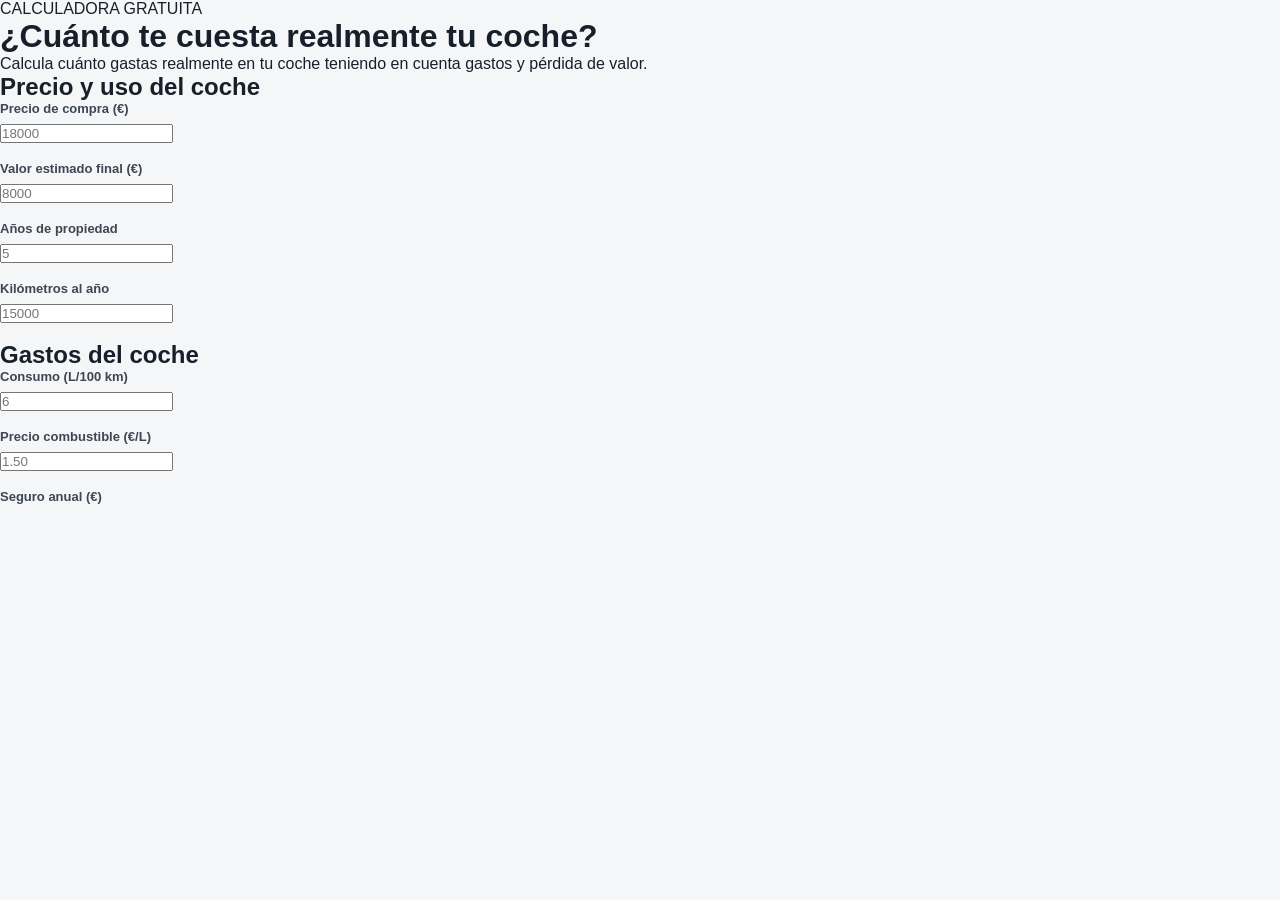
==== commit 2eebec96: "Actualizar index.html" ====
--- a/index.html
+++ b/index.html
@@ -1,195 +1,179 @@
 <!DOCTYPE html>
 <html lang="es">
+
 <head>
-    <meta charset="UTF-8">
-    <meta name="viewport" content="width=device-width, initial-scale=1.0">
+  <meta charset="UTF-8">
 
-    <title>Calculadora de Coste Real del Coche</title>
+  <meta
+    name="viewport"
+    content="width=device-width, initial-scale=1.0"
+  >
 
-    <meta
-        name="description"
-        content="Calcula el coste real de tu coche incluyendo combustible, gastos fijos y depreciación. Compara dos vehículos y descubre cuál te cuesta menos."
-    >
+  <title>Coste Real de tu Coche</title>
 
-    <link rel="stylesheet" href="style.css">
+  <link rel="stylesheet" href="style.css">
 </head>
 
 <body>
 
-<div class="app">
+  <main class="container">
 
-    <!-- HERO -->
-    <header class="hero">
-        <div class="hero-badge">CALCULADORA FINANCIERA</div>
+    <header class="header">
 
-        <h1>¿Cuánto te cuesta realmente tu coche?</h1>
+      <div class="badge">
+        CALCULADORA GRATUITA
+      </div>
 
-        <p>
-            Descubre el coste real de tener un coche teniendo en cuenta
-            combustible, gastos fijos y pérdida de valor.
-        </p>
+      <h1>
+        ¿Cuánto te cuesta realmente tu coche?
+      </h1>
+
+      <p class="subtitle">
+        Calcula cuánto gastas realmente en tu coche
+        teniendo en cuenta gastos y pérdida de valor.
+      </p>
+
     </header>
 
 
-    <!-- =========================
-         CALCULADORA
-    ========================== -->
+    <!-- DATOS DEL COCHE -->
 
-    <main class="main-grid">
+    <form id="calc-form">
 
-        <!-- FORMULARIO -->
-        <section class="card input-card">
+      <div class="form-card">
 
-            <div class="card-header">
-                <div>
-                    <span class="section-number">01</span>
-                    <h2>Datos del vehículo</h2>
-                </div>
+        <h2>Precio y uso del coche</h2>
 
-                <span class="required">Todos los campos</span>
-            </div>
+        <div class="form-grid">
+
+          <div class="form-group">
+
+            <label for="precioCompra">
+              Precio de compra (€)
+            </label>
+
+            <input
+              type="number"
+              id="precioCompra"
+              placeholder="18000"
+              min="0"
+              step="any"
+              required
+            >
+
+          </div>
 
 
-            <!-- PRECIO -->
-            <div class="form-group">
-                <label for="purchasePrice">
-                    Precio de compra
-                    <span>€</span>
-                </label>
+          <div class="form-group">
 
-                <div class="input-wrapper">
-                    <input
-                        type="number"
-                        id="purchasePrice"
-                        placeholder="25.000"
-                        min="0"
-                        step="0.01"
-                    >
-                    <span>€</span>
-                </div>
-            </div>
+            <label for="valorFinal">
+              Valor estimado final (€)
+            </label>
+
+            <input
+              type="number"
+              id="valorFinal"
+              placeholder="8000"
+              min="0"
+              step="any"
+              required
+            >
+
+          </div>
 
 
-            <!-- VALOR FINAL -->
-            <div class="form-group">
-                <label for="residualValue">
-                    Valor estimado al final
-                    <span>€</span>
-                </label>
+          <div class="form-group">
 
-                <div class="input-wrapper">
-                    <input
-                        type="number"
-                        id="residualValue"
-                        placeholder="15.000"
-                        min="0"
-                        step="0.01"
-                    >
-                    <span>€</span>
-                </div>
-            </div>
+            <label for="periodoAnos">
+              Años de propiedad
+            </label>
+
+            <input
+              type="number"
+              id="periodoAnos"
+              placeholder="5"
+              min="1"
+              step="any"
+              required
+            >
+
+          </div>
 
 
-            <!-- PERIODO + KM -->
-            <div class="form-row">
+          <div class="form-group">
 
-                <div class="form-group">
-                    <label for="years">
-                        Periodo de propiedad
-                    </label>
+            <label for="kmAno">
+              Kilómetros al año
+            </label>
 
-                    <div class="input-wrapper">
-                        <input
-                            type="number"
-                            id="years"
-                            placeholder="5"
-                            min="1"
-                            step="1"
-                        >
-                        <span>años</span>
-                    </div>
-                </div>
+            <input
+              type="number"
+              id="kmAno"
+              placeholder="15000"
+              min="1"
+              step="any"
+              required
+            >
+
+          </div>
+
+        </div>
+
+      </div>
 
 
-                <div class="form-group">
-                    <label for="kmYear">
-                        Kilómetros al año
-                    </label>
+      <!-- GASTOS -->
 
-                    <div class="input-wrapper">
-                        <input
-                            type="number"
-                            id="kmYear"
-                            placeholder="15.000"
-                            min="1"
-                            step="1"
-                        >
-                        <span>km</span>
-                    </div>
-                </div>
+      <div class="form-card">
 
-            </div>
+        <h2>Gastos del coche</h2>
+
+        <div class="form-grid">
+
+          <div class="form-group">
+
+            <label for="consumo">
+              Consumo (L/100 km)
+            </label>
+
+            <input
+              type="number"
+              id="consumo"
+              placeholder="6"
+              min="0"
+              step="any"
+              required
+            >
+
+          </div>
 
 
-            <!-- COMBUSTIBLE -->
-            <div class="form-section-title">
-                <span>Combustible</span>
-            </div>
+          <div class="form-group">
 
-            <div class="form-row">
+            <label for="precioCombustible">
+              Precio combustible (€/L)
+            </label>
 
-                <div class="form-group">
-                    <label for="consumption">
-                        Consumo
-                    </label>
+            <input
+              type="number"
+              id="precioCombustible"
+              placeholder="1.50"
+              min="0"
+              step="any"
+              required
+            >
 
-                    <div class="input-wrapper">
-                        <input
-                            type="number"
-                            id="consumption"
-                            placeholder="6,5"
-                            min="0"
-                            step="0.1"
-                        >
-                        <span>L/100 km</span>
-                    </div>
-                </div>
+          </div>
 
 
-                <div class="form-group">
-                    <label for="fuelPrice">
-                        Precio combustible
-                    </label>
+          <div class="form-group">
 
-                    <div class="input-wrapper">
-                        <input
-                            type="number"
-                            id="fuelPrice"
-                            placeholder="1,60"
-                            min="0"
-                            step="0.01"
-                        >
-                        <span>€/L</span>
-                    </div>
-                </div>
+            <label for="seguro">
+              Seguro anual (€)
+            </label>
 
-            </div>
-
-
-            <!-- GASTOS FIJOS -->
-            <div class="form-section-title">
-                <span>Gastos fijos anuales</span>
-            </div>
-
-            <div class="form-group">
-                <label for="fixedCosts">
-                    Seguro, mantenimiento, ITV, impuestos, parking...
-                </label>
-
-                <div class="input-wrapper">
-                    <input
-                        type="number"
-                        id="fixedCosts"
-                        placeholder="1.000"
-                        min="0"
-                       +            <input
+              type="number"
+              id="seguro"
+              placeholder="650"
+              min="
--- a/style.css
+++ b/style.css
@@ -13,7 +13,6 @@
     --primary: #111827;
     --primary-hover: #283242;
     --accent: #2563eb;
-    --accent-light: #eff6ff;
     --success: #16a34a;
     --danger: #dc2626;
     --shadow: 0 15px 40px rgba(15, 23, 42, 0.08);
@@ -34,11 +33,6 @@
     min-height: 100vh;
 }
 
-
-/* =========================
-   APP
-========================= */
-
 .app {
     width: 100%;
     max-width: 1180px;
@@ -58,18 +52,13 @@
 
 .hero-badge {
     display: inline-flex;
-    align-items: center;
-
     background: #e9eef5;
     color: #4b5563;
-
     padding: 7px 11px;
     border-radius: 7px;
-
     font-size: 11px;
     font-weight: 800;
     letter-spacing: 0.08em;
-
     margin-bottom: 14px;
 }
 
@@ -89,7 +78,7 @@
 
 
 /* =========================
-   GRID
+   CALCULATOR GRID
 ========================= */
 
 .main-grid {
@@ -105,7 +94,8 @@
 ========================= */
 
 .card,
-.results-card {
+.results-card,
+.comparison-section {
     border-radius: 20px;
     box-shadow: var(--shadow);
 }
@@ -134,7 +124,6 @@
     align-items: flex-start;
     justify-content: space-between;
     gap: 20px;
-
     margin-bottom: 28px;
 }
 
@@ -183,12 +172,9 @@
     display: flex;
     justify-content: space-between;
     gap: 15px;
-
     color: #3d4652;
-
     font-size: 13px;
     font-weight: 700;
-
     margin-bottom: 8px;
 }
 
@@ -209,19 +195,13 @@
 
 .input-wrapper input {
     width: 100%;
-
     border: 1px solid var(--border);
     background: #fafbfc;
-
     border-radius: 10px;
-
     padding: 13px 48px 13px 14px;
-
     font-size: 15px;
     font-weight: 600;
-
     color: var(--text);
-
     outline: none;
 
     transition:
@@ -233,9 +213,7 @@
 .input-wrapper input:focus {
     background: white;
     border-color: var(--accent);
-
-    box-shadow:
-        0 0 0 3px rgba(37, 99, 235, 0.1);
+    box-shadow: 0 0 0 3px rgba(37, 99, 235, 0.1);
 }
 
 .input-wrapper input::placeholder {
@@ -245,39 +223,30 @@
 
 .input-wrapper > span {
     position: absolute;
-
     right: 13px;
     top: 50%;
-
     transform: translateY(-50%);
-
     color: #89939e;
-
     font-size: 11px;
     font-weight: 700;
-
     pointer-events: none;
 }
 
 
 /* =========================
-   FORM SECTION
+   FORM SECTIONS
 ========================= */
 
 .form-section-title {
     margin: 25px 0 15px;
-
     padding-top: 20px;
-
     border-top: 1px solid var(--border);
 }
 
 .form-section-title span {
     font-size: 12px;
     font-weight: 800;
-
     color: #7a8590;
-
     text-transform: uppercase;
     letter-spacing: 0.06em;
 }
@@ -287,16 +256,12 @@
    BUTTON
 ========================= */
 
-.calculate-btn {
+.calculate-btn,
+.compare-btn {
     width: 100%;
-
-    margin-top: 10px;
-
     border: 0;
     border-radius: 11px;
-
     padding: 15px 18px;
-
     background: var(--primary);
     color: white;
 
@@ -306,7 +271,6 @@
 
     font-size: 14px;
     font-weight: 800;
-
     cursor: pointer;
 
     transition:
@@ -315,16 +279,19 @@
         box-shadow 0.15s ease;
 }
 
-.calculate-btn:hover {
+.calculate-btn {
+    margin-top: 10px;
+}
+
+.calculate-btn:hover,
+.compare-btn:hover {
     background: var(--primary-hover);
-
     transform: translateY(-1px);
-
-    box-shadow:
-        0 8px 20px rgba(17, 24, 39, 0.15);
-}
-
-.calculate-btn:active {
+    box-shadow: 0 8px 20px rgba(17, 24, 39, 0.15);
+}
+
+.calculate-btn:active,
+.compare-btn:active {
     transform: translateY(0);
 }
 
@@ -332,19 +299,11 @@
     font-size: 20px;
 }
 
-
-/* =========================
-   ERROR
-========================= */
-
 .error-message {
     color: var(--danger);
-
     font-size: 12px;
     font-weight: 600;
-
     margin-top: 10px;
-
     min-height: 17px;
 }
 
@@ -355,7 +314,6 @@
 
 .main-result {
     padding: 22px;
-
     background:
         linear-gradient(
             135deg,
@@ -364,42 +322,30 @@
         );
 
     border: 1px solid rgba(255, 255, 255, 0.08);
-
     border-radius: 15px;
-
     margin-bottom: 14px;
 }
 
 .main-label {
     display: block;
-
     color: #aeb8c5;
-
     font-size: 12px;
     font-weight: 700;
-
     margin-bottom: 8px;
 }
 
 .main-value {
     font-size: clamp(34px, 5vw, 48px);
-
     font-weight: 850;
-
     letter-spacing: -0.04em;
-
     line-height: 1;
 }
 
 .main-result p {
     color: #8f9aaa;
-
     font-size: 11px;
     line-height: 1.5;
-
     margin-top: 10px;
-
-    max-width: 420px;
 }
 
 
@@ -411,32 +357,21 @@
     display: grid;
     grid-template-columns: 1fr 1fr;
     gap: 10px;
-
     margin-bottom: 22px;
 }
 
 .highlight-card {
     background: rgba(255, 255, 255, 0.055);
-
     border: 1px solid rgba(255, 255, 255, 0.07);
-
     border-radius: 12px;
-
     padding: 15px;
 }
 
-.highlight-card.wide {
-    grid-column: span 2;
-}
-
 .highlight-card span {
     display: block;
-
     color: #929dab;
-
     font-size: 10px;
     font-weight: 700;
-
     margin-bottom: 6px;
 }
 
@@ -456,12 +391,9 @@
 
 .breakdown-title {
     padding: 19px 0 12px;
-
     color: #aab3bf;
-
     font-size: 11px;
     font-weight: 800;
-
     text-transform: uppercase;
     letter-spacing: 0.07em;
 }
@@ -470,27 +402,21 @@
     display: flex;
     align-items: center;
     justify-content: space-between;
-
     gap: 15px;
-
     padding: 14px 0;
-
     border-bottom: 1px solid rgba(255, 255, 255, 0.07);
 }
 
 .breakdown-info {
     display: flex;
     align-items: center;
-
     gap: 11px;
-
     min-width: 0;
 }
 
 .icon-box {
     width: 34px;
     height: 34px;
-
     flex-shrink: 0;
 
     display: flex;
@@ -498,9 +424,7 @@
     justify-content: center;
 
     border-radius: 9px;
-
     background: rgba(255, 255, 255, 0.07);
-
     color: #d7dee7;
 
     font-size: 13px;
@@ -509,43 +433,62 @@
 
 .breakdown-info strong {
     display: block;
-
     font-size: 13px;
     font-weight: 750;
-
     margin-bottom: 2px;
 }
 
 .breakdown-info small {
     display: block;
-
     color: #7f8a99;
-
     font-size: 10px;
-
-    white-space: nowrap;
 }
 
 .breakdown-values {
     text-align: right;
-
     flex-shrink: 0;
 }
 
 .breakdown-values strong {
     display: block;
-
     font-size: 13px;
 }
 
 .breakdown-values span {
     display: block;
-
     color: #7f8a99;
-
     font-size: 10px;
-
     margin-top: 3px;
+}
+
+
+/* =========================
+   INSIGHT
+========================= */
+
+.insight-box {
+    margin-top: 18px;
+    padding: 14px 15px;
+
+    background: rgba(37, 99, 235, 0.1);
+    border: 1px solid rgba(96, 165, 250, 0.15);
+
+    border-radius: 11px;
+}
+
+.insight-label {
+    display: block;
+    color: #93c5fd;
+    font-size: 9px;
+    font-weight: 800;
+    letter-spacing: 0.08em;
+    margin-bottom: 5px;
+}
+
+.insight-box p {
+    color: #c5ced9;
+    font-size: 11px;
+    line-height: 1.5;
 }
 
 
@@ -555,22 +498,15 @@
 
 .reset-btn {
     width: 100%;
-
     border: 1px solid rgba(255, 255, 255, 0.1);
-
     background: transparent;
-
     color: #aeb8c5;
-
     border-radius: 10px;
-
     padding: 12px;
-
     margin-top: 18px;
 
     font-size: 12px;
     font-weight: 700;
-
     cursor: pointer;
 
     transition:
@@ -585,18 +521,223 @@
 
 
 /* =========================
+   COMPARADOR
+========================= */
+
+.comparison-section {
+    background: white;
+    border: 1px solid var(--border);
+
+    margin-top: 25px;
+    padding: 30px;
+}
+
+.comparison-heading {
+    margin-bottom: 25px;
+}
+
+.comparison-heading h2 {
+    font-size: 24px;
+    margin: 5px 0;
+}
+
+.comparison-heading p {
+    color: var(--muted);
+    font-size: 13px;
+}
+
+
+.comparison-grid {
+    display: grid;
+    grid-template-columns: 1fr 1fr;
+    gap: 18px;
+}
+
+
+.compare-card {
+    border: 1px solid var(--border);
+    border-radius: 15px;
+    padding: 20px;
+    background: #fafbfc;
+}
+
+
+.compare-title {
+    display: flex;
+    align-items: center;
+    gap: 12px;
+    margin-bottom: 18px;
+}
+
+
+.car-label {
+    font-size: 10px;
+    font-weight: 900;
+    color: var(--accent);
+    letter-spacing: 0.08em;
+    white-space: nowrap;
+}
+
+
+.compare-title input {
+    width: 100%;
+    border: 0;
+    border-bottom: 1px solid var(--border);
+    background: transparent;
+
+    padding: 6px 2px;
+
+    font-size: 14px;
+    font-weight: 700;
+
+    outline: none;
+}
+
+
+.compare-title input:focus {
+    border-color: var(--accent);
+}
+
+
+.compare-result {
+    background: var(--primary);
+    color: white;
+    padding: 17px;
+    border-radius: 12px;
+    margin-bottom: 10px;
+}
+
+
+.compare-result span {
+    display: block;
+    color: #aeb8c5;
+    font-size: 10px;
+    font-weight: 700;
+    margin-bottom: 5px;
+}
+
+
+.compare-result strong {
+    font-size: 27px;
+    letter-spacing: -0.03em;
+}
+
+
+.compare-details {
+    display: grid;
+    grid-template-columns: 1fr 1fr;
+    gap: 10px;
+}
+
+
+.compare-details > div {
+    background: white;
+    border: 1px solid var(--border);
+    border-radius: 10px;
+    padding: 12px;
+}
+
+
+.compare-details span {
+    display: block;
+    color: var(--muted);
+    font-size: 10px;
+    margin-bottom: 5px;
+}
+
+
+.compare-details strong {
+    font-size: 14px;
+}
+
+
+.compare-inputs {
+    display: grid;
+    grid-template-columns: 1fr 1fr;
+    gap: 10px;
+
+    margin-bottom: 14px;
+}
+
+
+.compare-inputs > div {
+    min-width: 0;
+}
+
+
+.compare-inputs .compare-full {
+    grid-column: span 2;
+}
+
+
+.compare-inputs label {
+    display: block;
+    color: #66717c;
+    font-size: 10px;
+    font-weight: 700;
+    margin-bottom: 5px;
+}
+
+
+.compare-inputs input {
+    width: 100%;
+    border: 1px solid var(--border);
+    border-radius: 8px;
+    padding: 10px;
+
+    background: white;
+
+    font-size: 12px;
+    font-weight: 600;
+
+    outline: none;
+}
+
+
+.compare-inputs input:focus {
+    border-color: var(--accent);
+    box-shadow: 0 0 0 2px rgba(37, 99, 235, 0.08);
+}
+
+
+/* =========================
+   GANADOR
+========================= */
+
+.comparison-winner {
+    margin-top: 18px;
+
+    background: #f3f7ff;
+    border: 1px solid #dbeafe;
+
+    color: #315174;
+
+    border-radius: 11px;
+
+    padding: 14px;
+
+    text-align: center;
+
+    font-size: 13px;
+    font-weight: 700;
+    line-height: 1.5;
+}
+
+
+.compare-btn {
+    margin-top: 12px;
+}
+
+
+/* =========================
    FOOTER
 ========================= */
 
 .footer {
     text-align: center;
-
     max-width: 700px;
-
     margin: 25px auto 0;
-
     color: #89939e;
-
     font-size: 11px;
     line-height: 1.6;
 }
@@ -612,8 +753,8 @@
         grid-template-columns: 1fr;
     }
 
-    .results-card {
-        order: 2;
+    .comparison-grid {
+        grid-template-columns: 1fr;
     }
 
 }
@@ -638,7 +779,8 @@
     }
 
     .input-card,
-    .results-card {
+    .results-card,
+    .comparison-section {
         padding: 20px;
         border-radius: 16px;
     }
@@ -657,6 +799,14 @@
         font-size: 38px;
     }
 
+    .highlight-grid {
+        grid-template-columns: 1fr 1fr;
+    }
+
+    .breakdown-row {
+        align-items: flex-start;
+    }
+
     .breakdown-info small {
         white-space: normal;
     }
@@ -670,16 +820,12 @@
         grid-template-columns: 1fr;
     }
 
-    .highlight-card.wide {
+    .compare-inputs {
+        grid-template-columns: 1fr;
+    }
+
+    .compare-inputs .compare-full {
         grid-column: span 1;
     }
 
-    .breakdown-row {
-        align-items: flex-start;
-    }
-
-    .breakdown-values {
-        margin-top: 2px;
-    }
-
 }
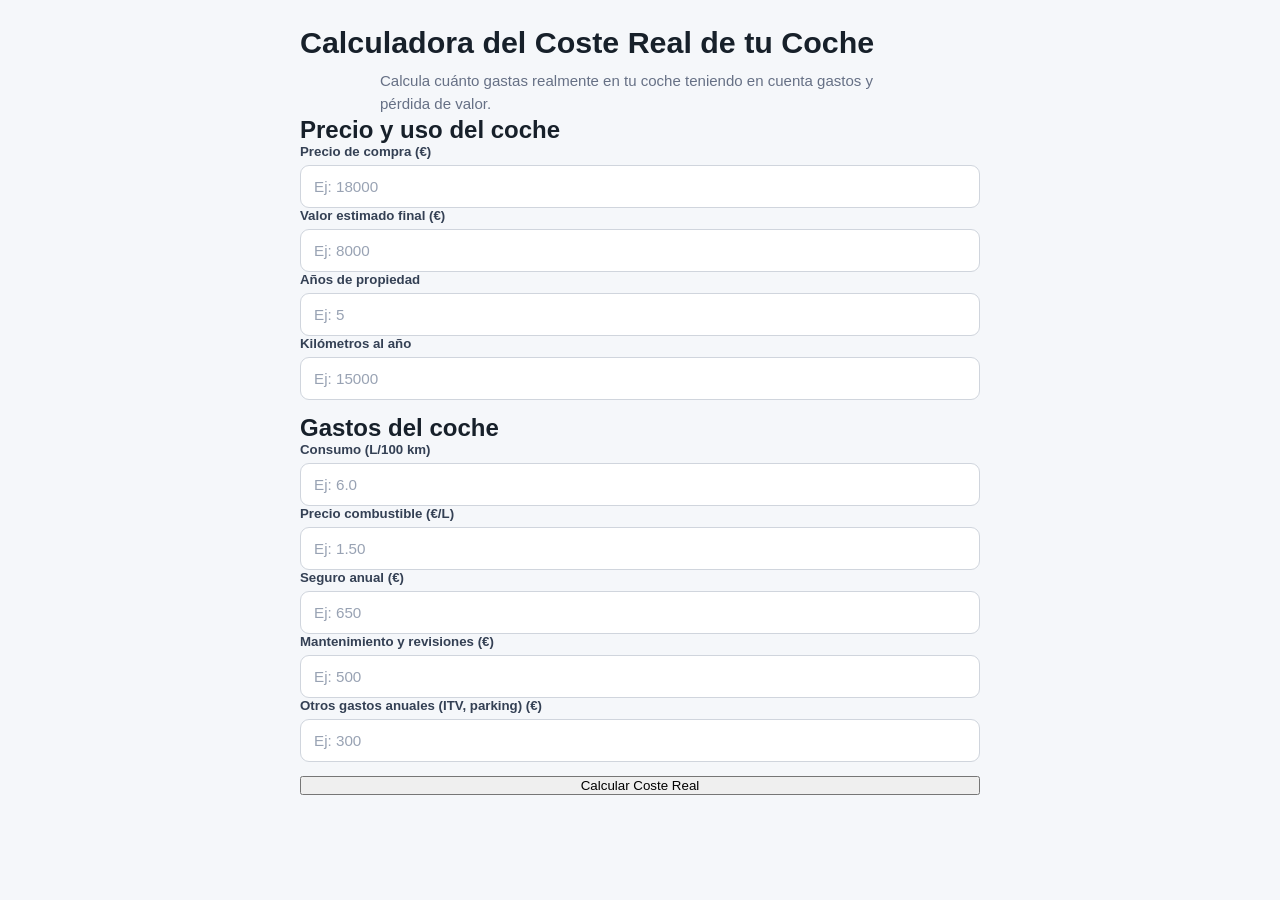
==== commit be38dee0: "Actualizar index.html" ====
--- a/index.html
+++ b/index.html
@@ -1,179 +1,96 @@
 <!DOCTYPE html>
 <html lang="es">
-
 <head>
   <meta charset="UTF-8">
-
-  <meta
-    name="viewport"
-    content="width=device-width, initial-scale=1.0"
-  >
-
-  <title>Coste Real de tu Coche</title>
-
+  <meta name="viewport" content="width=device-width, initial-scale=1.0">
+  <title>Calculadora del Coste Real de tu Coche</title>
   <link rel="stylesheet" href="style.css">
 </head>
+<body>
+  <div class="container">
+    <h1>Calculadora del Coste Real de tu Coche</h1>
+    <p class="subtitle">Calcula cuánto gastas realmente en tu coche teniendo en cuenta gastos y pérdida de valor.</p>
 
-<body>
+    <form id="calc-form">
+      <div class="form-section">
+        <h2>Precio y uso del coche</h2>
+        <div class="form-group">
+          <label for="precioCompra">Precio de compra (€)</label>
+          <input type="number" id="precioCompra" placeholder="Ej: 18000" min="0" step="any" required>
+        </div>
 
-  <main class="container">
+        <div class="form-group">
+          <label for="valorFinal">Valor estimado final (€)</label>
+          <input type="number" id="valorFinal" placeholder="Ej: 8000" min="0" step="any" required>
+        </div>
 
-    <header class="header">
+        <div class="form-group">
+          <label for="periodoAnos">Años de propiedad</label>
+          <input type="number" id="periodoAnos" placeholder="Ej: 5" min="1" step="any" required>
+        </div>
 
-      <div class="badge">
-        CALCULADORA GRATUITA
+        <div class="form-group">
+          <label for="kmAno">Kilómetros al año</label>
+          <input type="number" id="kmAno" placeholder="Ej: 15000" min="1" step="any" required>
+        </div>
       </div>
 
-      <h1>
-        ¿Cuánto te cuesta realmente tu coche?
-      </h1>
-
-      <p class="subtitle">
-        Calcula cuánto gastas realmente en tu coche
-        teniendo en cuenta gastos y pérdida de valor.
-      </p>
-
-    </header>
-
-
-    <!-- DATOS DEL COCHE -->
-
-    <form id="calc-form">
-
-      <div class="form-card">
-
-        <h2>Precio y uso del coche</h2>
-
-        <div class="form-grid">
-
-          <div class="form-group">
-
-            <label for="precioCompra">
-              Precio de compra (€)
-            </label>
-
-            <input
-              type="number"
-              id="precioCompra"
-              placeholder="18000"
-              min="0"
-              step="any"
-              required
-            >
-
-          </div>
-
-
-          <div class="form-group">
-
-            <label for="valorFinal">
-              Valor estimado final (€)
-            </label>
-
-            <input
-              type="number"
-              id="valorFinal"
-              placeholder="8000"
-              min="0"
-              step="any"
-              required
-            >
-
-          </div>
-
-
-          <div class="form-group">
-
-            <label for="periodoAnos">
-              Años de propiedad
-            </label>
-
-            <input
-              type="number"
-              id="periodoAnos"
-              placeholder="5"
-              min="1"
-              step="any"
-              required
-            >
-
-          </div>
-
-
-          <div class="form-group">
-
-            <label for="kmAno">
-              Kilómetros al año
-            </label>
-
-            <input
-              type="number"
-              id="kmAno"
-              placeholder="15000"
-              min="1"
-              step="any"
-              required
-            >
-
-          </div>
-
+      <div class="form-section">
+        <h2>Gastos del coche</h2>
+        <div class="form-group">
+          <label for="consumo">Consumo (L/100 km)</label>
+          <input type="number" id="consumo" placeholder="Ej: 6.0" min="0" step="any" required>
         </div>
 
+        <div class="form-group">
+          <label for="precioCombustible">Precio combustible (€/L)</label>
+          <input type="number" id="precioCombustible" placeholder="Ej: 1.50" min="0" step="any" required>
+        </div>
+
+        <div class="form-group">
+          <label for="seguro">Seguro anual (€)</label>
+          <input type="number" id="seguro" placeholder="Ej: 650" min="0" step="any" required>
+        </div>
+
+        <div class="form-group">
+          <label for="mantenimiento">Mantenimiento y revisiones (€)</label>
+          <input type="number" id="mantenimiento" placeholder="Ej: 500" min="0" step="any" required>
+        </div>
+
+        <div class="form-group">
+          <label for="otrosGastos">Otros gastos anuales (ITV, parking) (€)</label>
+          <input type="number" id="otrosGastos" placeholder="Ej: 300" min="0" step="any" required>
+        </div>
       </div>
 
+      <button type="submit" id="btn-calcular">Calcular Coste Real</button>
+    </form>
 
-      <!-- GASTOS -->
+    <div id="resultados" class="results-container hidden">
+      <h2>Resumen de Costes</h2>
 
-      <div class="form-card">
+      <div class="results-section">
+        <h3>COSTE DE BOLSILLO</h3>
+        <p><span>Anual:</span> <strong><span id="pocketAnual">0.00</span> €</strong></p>
+        <p><span>Mensual:</span> <strong><span id="pocketMensual">0.00</span> €</strong></p>
+      </div>
 
-        <h2>Gastos del coche</h2>
+      <div class="results-section">
+        <h3>DEPRECIACIÓN</h3>
+        <p><span>Depreciación total:</span> <strong><span id="deprecTotal">0.00</span> €</strong></p>
+        <p><span>Pérdida de valor anual:</span> <strong><span id="deprecAnual">0.00</span> €</strong></p>
+        <p><span>Pérdida de valor mensual:</span> <strong><span id="deprecMensual">0.00</span> €</strong></p>
+      </div>
 
-        <div class="form-grid">
+      <div class="results-section highlight">
+        <h3>COSTE REAL TOTAL</h3>
+        <p class="main-stat"><span>Coste real mensual:</span> <strong><span id="realMensual">0.00</span> €</strong></p>
+        <p class="main-stat"><span>Coste real anual:</span> <strong><span id="realAnual">0.00</span> €</strong></p>
+        <p class="main-stat"><span>Coste real por kilómetro:</span> <strong><span id="realKm">0.000</span> €/km</strong></p>
+      </div>
+    </div>
+  </div>
 
-          <div class="form-group">
-
-            <label for="consumo">
-              Consumo (L/100 km)
-            </label>
-
-            <input
-              type="number"
-              id="consumo"
-              placeholder="6"
-              min="0"
-              step="any"
-              required
-            >
-
-          </div>
-
-
-          <div class="form-group">
-
-            <label for="precioCombustible">
-              Precio combustible (€/L)
-            </label>
-
-            <input
-              type="number"
-              id="precioCombustible"
-              placeholder="1.50"
-              min="0"
-              step="any"
-              required
-            >
-
-          </div>
-
-
-          <div class="form-group">
-
-            <label for="seguro">
-              Seguro anual (€)
-            </label>
-
-            <input
-              type="number"
-              id="seguro"
-              placeholder="650"
-              min="+  <script src="script.js"></script>
+</body>
+</html>
--- a/style.css
+++ b/style.css
@@ -1,831 +1,623 @@
 * {
-    box-sizing: border-box;
-    margin: 0;
-    padding: 0;
-}
-
-:root {
-    --bg: #f4f6f8;
-    --card: #ffffff;
-    --text: #17202a;
-    --muted: #68727d;
-    --border: #e3e7eb;
-    --primary: #111827;
-    --primary-hover: #283242;
-    --accent: #2563eb;
-    --success: #16a34a;
-    --danger: #dc2626;
-    --shadow: 0 15px 40px rgba(15, 23, 42, 0.08);
+  box-sizing: border-box;
+  margin: 0;
+  padding: 0;
 }
 
 body {
-    font-family:
-        Inter,
-        -apple-system,
-        BlinkMacSystemFont,
-        "Segoe UI",
-        Roboto,
-        Arial,
-        sans-serif;
-
-    background: var(--bg);
-    color: var(--text);
-    min-height: 100vh;
-}
-
-.app {
-    width: 100%;
-    max-width: 1180px;
-    margin: 0 auto;
-    padding: 45px 24px 35px;
-}
-
-
-/* =========================
-   HERO
-========================= */
-
-.hero {
-    max-width: 780px;
-    margin-bottom: 35px;
-}
-
-.hero-badge {
-    display: inline-flex;
-    background: #e9eef5;
-    color: #4b5563;
-    padding: 7px 11px;
-    border-radius: 7px;
-    font-size: 11px;
-    font-weight: 800;
-    letter-spacing: 0.08em;
-    margin-bottom: 14px;
-}
-
-.hero h1 {
-    font-size: clamp(32px, 5vw, 52px);
-    line-height: 1.05;
-    letter-spacing: -0.04em;
-    margin-bottom: 15px;
-}
-
-.hero p {
-    color: var(--muted);
-    font-size: 17px;
-    line-height: 1.6;
-    max-width: 650px;
-}
-
-
-/* =========================
-   CALCULATOR GRID
-========================= */
-
-.main-grid {
-    display: grid;
-    grid-template-columns: minmax(0, 0.95fr) minmax(0, 1.05fr);
-    gap: 22px;
-    align-items: start;
-}
-
-
-/* =========================
-   CARDS
-========================= */
-
-.card,
-.results-card,
-.comparison-section {
-    border-radius: 20px;
-    box-shadow: var(--shadow);
-}
-
-.input-card {
-    background: var(--card);
-    border: 1px solid var(--border);
-    padding: 28px;
-}
-
-.results-card {
-    background: #111827;
-    color: white;
-    padding: 28px;
-    overflow: hidden;
-}
-
-
-/* =========================
-   HEADERS
-========================= */
-
-.card-header,
+  font-family:
+    -apple-system,
+    BlinkMacSystemFont,
+    "Segoe UI",
+    Roboto,
+    Helvetica,
+    Arial,
+    sans-serif;
+
+  background: #f5f7fa;
+  color: #17202a;
+  padding: 24px 14px 40px;
+  min-height: 100vh;
+}
+
+.container {
+  width: 100%;
+  max-width: 680px;
+  margin: 0 auto;
+}
+
+/* =========================
+   CABECERA
+========================= */
+
+.header {
+  text-align: center;
+  margin-bottom: 25px;
+}
+
+.badge {
+  display: inline-block;
+  padding: 6px 10px;
+  margin-bottom: 12px;
+  border-radius: 20px;
+  background: #e8f2ff;
+  color: #0066cc;
+  font-size: 0.7rem;
+  font-weight: 800;
+  letter-spacing: 0.5px;
+}
+
+h1 {
+  font-size: 1.9rem;
+  line-height: 1.2;
+  margin-bottom: 10px;
+}
+
+.subtitle {
+  max-width: 520px;
+  margin: 0 auto;
+  color: #667085;
+  font-size: 0.94rem;
+  line-height: 1.5;
+}
+
+/* =========================
+   FORMULARIO
+========================= */
+
+form {
+  display: flex;
+  flex-direction: column;
+  gap: 14px;
+}
+
+.form-card {
+  background: #ffffff;
+  border: 1px solid #e4e7ec;
+  border-radius: 14px;
+  padding: 20px;
+}
+
+.form-card h2 {
+  font-size: 1rem;
+  margin-bottom: 17px;
+  color: #344054;
+}
+
+.form-grid {
+  display: grid;
+  grid-template-columns: 1fr 1fr;
+  gap: 15px;
+}
+
+.form-group {
+  min-width: 0;
+}
+
+.full-width {
+  grid-column: 1 / -1;
+}
+
+label {
+  display: block;
+  margin-bottom: 6px;
+  color: #344054;
+  font-size: 0.83rem;
+  font-weight: 650;
+}
+
+input {
+  width: 100%;
+  padding: 12px 13px;
+  border: 1px solid #d0d5dd;
+  border-radius: 9px;
+  background: #ffffff;
+  color: #101828;
+  font-size: 0.95rem;
+  outline: none;
+
+  transition:
+    border-color 0.15s ease,
+    box-shadow 0.15s ease;
+}
+
+input:focus {
+  border-color: #0066cc;
+
+  box-shadow:
+    0 0 0 3px rgba(0, 102, 204, 0.10);
+}
+
+input::placeholder {
+  color: #98a2b3;
+}
+
+/* =========================
+   BOTÓN PRINCIPAL
+========================= */
+
+.primary-button {
+  width: 100%;
+  border: none;
+  border-radius: 10px;
+  padding: 14px 18px;
+  margin-top: 2px;
+
+  background: #0066cc;
+  color: #ffffff;
+
+  font-size: 0.98rem;
+  font-weight: 750;
+
+  cursor: pointer;
+
+  transition:
+    background 0.15s ease,
+    transform 0.1s ease;
+}
+
+.primary-button:hover {
+  background: #0052a3;
+}
+
+.primary-button:active {
+  transform: scale(0.99);
+}
+
+/* =========================
+   RESULTADOS
+========================= */
+
+.results-container {
+  margin-top: 32px;
+}
+
+.results-container.hidden {
+  display: none;
+}
+
 .results-header {
-    display: flex;
-    align-items: flex-start;
-    justify-content: space-between;
-    gap: 20px;
-    margin-bottom: 28px;
-}
-
-.card-header h2,
+  text-align: center;
+  margin-bottom: 15px;
+}
+
+.results-label {
+  color: #0066cc;
+  font-size: 0.68rem;
+  font-weight: 800;
+  letter-spacing: 1px;
+}
+
 .results-header h2 {
-    font-size: 21px;
-    margin-top: 5px;
-}
-
-.section-number {
-    font-size: 11px;
-    font-weight: 800;
-    color: var(--accent);
-    letter-spacing: 0.08em;
-}
-
-.section-number.light {
-    color: #93c5fd;
-}
-
-.required,
-.result-status {
-    font-size: 11px;
-    font-weight: 700;
-    color: var(--muted);
-    background: #f5f6f8;
-    padding: 6px 9px;
-    border-radius: 6px;
-}
-
-.result-status {
-    background: rgba(255, 255, 255, 0.08);
-    color: #aeb8c5;
-}
-
-
-/* =========================
-   FORM
-========================= */
-
-.form-group {
-    margin-bottom: 18px;
-}
-
-.form-group label {
-    display: flex;
-    justify-content: space-between;
-    gap: 15px;
-    color: #3d4652;
-    font-size: 13px;
-    font-weight: 700;
-    margin-bottom: 8px;
-}
-
-.form-group label span {
-    color: #8a949f;
-    font-weight: 600;
-}
-
-.form-row {
-    display: grid;
-    grid-template-columns: 1fr 1fr;
-    gap: 14px;
-}
-
-.input-wrapper {
-    position: relative;
-}
-
-.input-wrapper input {
-    width: 100%;
-    border: 1px solid var(--border);
-    background: #fafbfc;
-    border-radius: 10px;
-    padding: 13px 48px 13px 14px;
-    font-size: 15px;
-    font-weight: 600;
-    color: var(--text);
-    outline: none;
-
-    transition:
-        border-color 0.2s ease,
-        box-shadow 0.2s ease,
-        background 0.2s ease;
-}
-
-.input-wrapper input:focus {
-    background: white;
-    border-color: var(--accent);
-    box-shadow: 0 0 0 3px rgba(37, 99, 235, 0.1);
-}
-
-.input-wrapper input::placeholder {
-    color: #a8b0b8;
-    font-weight: 500;
-}
-
-.input-wrapper > span {
-    position: absolute;
-    right: 13px;
-    top: 50%;
-    transform: translateY(-50%);
-    color: #89939e;
-    font-size: 11px;
-    font-weight: 700;
-    pointer-events: none;
-}
-
-
-/* =========================
-   FORM SECTIONS
-========================= */
-
-.form-section-title {
-    margin: 25px 0 15px;
-    padding-top: 20px;
-    border-top: 1px solid var(--border);
-}
-
-.form-section-title span {
-    font-size: 12px;
-    font-weight: 800;
-    color: #7a8590;
-    text-transform: uppercase;
-    letter-spacing: 0.06em;
-}
-
-
-/* =========================
-   BUTTON
-========================= */
-
-.calculate-btn,
-.compare-btn {
-    width: 100%;
-    border: 0;
-    border-radius: 11px;
-    padding: 15px 18px;
-    background: var(--primary);
-    color: white;
-
-    display: flex;
-    align-items: center;
-    justify-content: space-between;
-
-    font-size: 14px;
-    font-weight: 800;
-    cursor: pointer;
-
-    transition:
-        transform 0.15s ease,
-        background 0.15s ease,
-        box-shadow 0.15s ease;
-}
-
-.calculate-btn {
-    margin-top: 10px;
-}
-
-.calculate-btn:hover,
-.compare-btn:hover {
-    background: var(--primary-hover);
-    transform: translateY(-1px);
-    box-shadow: 0 8px 20px rgba(17, 24, 39, 0.15);
-}
-
-.calculate-btn:active,
-.compare-btn:active {
-    transform: translateY(0);
-}
-
-.arrow {
-    font-size: 20px;
-}
-
-.error-message {
-    color: var(--danger);
-    font-size: 12px;
-    font-weight: 600;
-    margin-top: 10px;
-    min-height: 17px;
-}
-
-
-/* =========================
-   MAIN RESULT
+  margin-top: 4px;
+  font-size: 1.25rem;
+  line-height: 1.3;
+}
+
+/* =========================
+   RESULTADO PRINCIPAL
 ========================= */
 
 .main-result {
-    padding: 22px;
-    background:
-        linear-gradient(
-            135deg,
-            rgba(255, 255, 255, 0.1),
-            rgba(255, 255, 255, 0.04)
-        );
-
-    border: 1px solid rgba(255, 255, 255, 0.08);
-    border-radius: 15px;
-    margin-bottom: 14px;
-}
-
-.main-label {
-    display: block;
-    color: #aeb8c5;
-    font-size: 12px;
-    font-weight: 700;
-    margin-bottom: 8px;
-}
-
-.main-value {
-    font-size: clamp(34px, 5vw, 48px);
-    font-weight: 850;
-    letter-spacing: -0.04em;
-    line-height: 1;
-}
-
-.main-result p {
-    color: #8f9aaa;
-    font-size: 11px;
-    line-height: 1.5;
-    margin-top: 10px;
-}
-
-
-/* =========================
-   HIGHLIGHTS
-========================= */
-
-.highlight-grid {
-    display: grid;
+  background:
+    linear-gradient(
+      145deg,
+      #0066cc,
+      #004a99
+    );
+
+  color: #ffffff;
+
+  border-radius: 17px;
+  padding: 25px 20px;
+
+  text-align: center;
+
+  box-shadow:
+    0 10px 25px rgba(0, 78, 153, 0.18);
+
+  margin-bottom: 14px;
+}
+
+.main-result-label {
+  display: block;
+  opacity: 0.85;
+  font-size: 0.83rem;
+  margin-bottom: 5px;
+}
+
+.main-result-value {
+  font-size: 2.35rem;
+  font-weight: 850;
+  line-height: 1.1;
+  letter-spacing: -1px;
+}
+
+.main-result-value small {
+  font-size: 0.95rem;
+  font-weight: 600;
+  letter-spacing: 0;
+  opacity: 0.9;
+}
+
+.main-result-details {
+  display: flex;
+  justify-content: center;
+  gap: 45px;
+
+  margin-top: 20px;
+  padding-top: 15px;
+
+  border-top:
+    1px solid rgba(255, 255, 255, 0.2);
+}
+
+.main-result-details div {
+  display: flex;
+  flex-direction: column;
+  gap: 3px;
+}
+
+.main-result-details strong {
+  font-size: 1rem;
+}
+
+.main-result-details span {
+  font-size: 0.72rem;
+  opacity: 0.75;
+}
+
+/* =========================
+   TARJETAS DE RESULTADOS
+========================= */
+
+.results-grid {
+  display: grid;
+  grid-template-columns: repeat(3, 1fr);
+  gap: 11px;
+
+  margin-bottom: 14px;
+}
+
+.result-card {
+  background: #ffffff;
+
+  border: 1px solid #e4e7ec;
+  border-radius: 13px;
+
+  padding: 15px;
+
+  min-width: 0;
+}
+
+.card-icon {
+  width: 28px;
+  height: 28px;
+
+  display: flex;
+  align-items: center;
+  justify-content: center;
+
+  border-radius: 8px;
+
+  background: #f2f4f7;
+  color: #475467;
+
+  font-size: 0.85rem;
+  font-weight: 800;
+
+  margin-bottom: 11px;
+}
+
+.card-title {
+  color: #667085;
+
+  font-size: 0.72rem;
+  font-weight: 650;
+
+  line-height: 1.3;
+
+  margin-bottom: 5px;
+}
+
+.card-value {
+  color: #101828;
+
+  font-size: 1.05rem;
+  font-weight: 800;
+
+  white-space: nowrap;
+}
+
+.card-secondary {
+  color: #667085;
+
+  font-size: 0.72rem;
+
+  margin-top: 3px;
+
+  white-space: nowrap;
+}
+
+.card-description {
+  color: #98a2b3;
+
+  font-size: 0.68rem;
+  line-height: 1.3;
+
+  margin-top: 9px;
+}
+
+.featured-card {
+  border-color: #b9d9ff;
+  background: #f7fbff;
+}
+
+.featured-card .card-icon {
+  background: #e8f2ff;
+  color: #0066cc;
+}
+
+.featured-card .card-value {
+  color: #0052a3;
+}
+
+/* =========================
+   PÉRDIDA TOTAL
+========================= */
+
+.depreciation-total {
+  display: flex;
+  align-items: center;
+  justify-content: space-between;
+
+  gap: 15px;
+
+  background: #ffffff;
+
+  border: 1px solid #e4e7ec;
+  border-radius: 11px;
+
+  padding: 13px 15px;
+
+  margin-bottom: 14px;
+}
+
+.depreciation-total span {
+  color: #667085;
+
+  font-size: 0.76rem;
+  font-weight: 600;
+}
+
+.depreciation-total strong {
+  color: #344054;
+
+  font-size: 0.95rem;
+  font-weight: 800;
+
+  white-space: nowrap;
+}
+
+/* =========================
+   INFORMACIÓN
+========================= */
+
+.info-box {
+  background: #ffffff;
+
+  border: 1px solid #e4e7ec;
+  border-radius: 11px;
+
+  padding: 13px 15px;
+
+  margin-bottom: 14px;
+}
+
+.info-box strong {
+  display: block;
+
+  color: #344054;
+
+  font-size: 0.78rem;
+
+  margin-bottom: 4px;
+}
+
+.info-box p {
+  color: #667085;
+
+  font-size: 0.73rem;
+  line-height: 1.4;
+}
+
+/* =========================
+   BOTONES DE RESULTADOS
+========================= */
+
+.result-actions {
+  display: grid;
+  grid-template-columns: 1fr 1fr;
+
+  gap: 10px;
+}
+
+.secondary-button {
+  width: 100%;
+
+  padding: 12px;
+
+  border-radius: 9px;
+  border: 1px solid #d0d5dd;
+
+  background: #ffffff;
+  color: #344054;
+
+  font-size: 0.82rem;
+  font-weight: 700;
+
+  cursor: pointer;
+
+  transition:
+    background 0.15s ease,
+    border-color 0.15s ease;
+}
+
+.secondary-button:hover {
+  background: #f9fafb;
+  border-color: #bfc5cc;
+}
+
+.secondary-button:active {
+  transform: scale(0.99);
+}
+
+/* =========================
+   MENSAJE COMPARTIR
+========================= */
+
+.share-message {
+  text-align: center;
+
+  margin-top: 9px;
+
+  color: #027a48;
+
+  font-size: 0.75rem;
+}
+
+.share-message.hidden {
+  display: none;
+}
+
+/* =========================
+   FOOTER
+========================= */
+
+.footer {
+  text-align: center;
+
+  margin-top: 25px;
+
+  color: #98a2b3;
+
+  font-size: 0.68rem;
+}
+
+/* =========================
+   MÓVIL
+========================= */
+
+@media (max-width: 560px) {
+
+  body {
+    padding: 15px 10px 30px;
+  }
+
+  .container {
+    max-width: 100%;
+  }
+
+  .header {
+    margin-bottom: 20px;
+  }
+
+  h1 {
+    font-size: 1.55rem;
+  }
+
+  .subtitle {
+    font-size: 0.86rem;
+  }
+
+  .form-card {
+    padding: 17px;
+  }
+
+  .form-grid {
+    grid-template-columns: 1fr;
+    gap: 13px;
+  }
+
+  .full-width {
+    grid-column: auto;
+  }
+
+  .results-container {
+    margin-top: 26px;
+  }
+
+  .results-grid {
     grid-template-columns: 1fr 1fr;
     gap: 10px;
-    margin-bottom: 22px;
-}
-
-.highlight-card {
-    background: rgba(255, 255, 255, 0.055);
-    border: 1px solid rgba(255, 255, 255, 0.07);
-    border-radius: 12px;
-    padding: 15px;
-}
-
-.highlight-card span {
-    display: block;
-    color: #929dab;
-    font-size: 10px;
-    font-weight: 700;
-    margin-bottom: 6px;
-}
-
-.highlight-card strong {
-    font-size: 17px;
-    font-weight: 800;
-}
-
-
-/* =========================
-   BREAKDOWN
-========================= */
-
-.breakdown {
-    border-top: 1px solid rgba(255, 255, 255, 0.08);
-}
-
-.breakdown-title {
-    padding: 19px 0 12px;
-    color: #aab3bf;
-    font-size: 11px;
-    font-weight: 800;
-    text-transform: uppercase;
-    letter-spacing: 0.07em;
-}
-
-.breakdown-row {
-    display: flex;
-    align-items: center;
-    justify-content: space-between;
-    gap: 15px;
-    padding: 14px 0;
-    border-bottom: 1px solid rgba(255, 255, 255, 0.07);
-}
-
-.breakdown-info {
-    display: flex;
-    align-items: center;
-    gap: 11px;
-    min-width: 0;
-}
-
-.icon-box {
-    width: 34px;
-    height: 34px;
-    flex-shrink: 0;
-
-    display: flex;
-    align-items: center;
-    justify-content: center;
-
-    border-radius: 9px;
-    background: rgba(255, 255, 255, 0.07);
-    color: #d7dee7;
-
-    font-size: 13px;
-    font-weight: 800;
-}
-
-.breakdown-info strong {
-    display: block;
-    font-size: 13px;
-    font-weight: 750;
-    margin-bottom: 2px;
-}
-
-.breakdown-info small {
-    display: block;
-    color: #7f8a99;
-    font-size: 10px;
-}
-
-.breakdown-values {
-    text-align: right;
-    flex-shrink: 0;
-}
-
-.breakdown-values strong {
-    display: block;
-    font-size: 13px;
-}
-
-.breakdown-values span {
-    display: block;
-    color: #7f8a99;
-    font-size: 10px;
-    margin-top: 3px;
-}
-
-
-/* =========================
-   INSIGHT
-========================= */
-
-.insight-box {
-    margin-top: 18px;
-    padding: 14px 15px;
-
-    background: rgba(37, 99, 235, 0.1);
-    border: 1px solid rgba(96, 165, 250, 0.15);
-
-    border-radius: 11px;
-}
-
-.insight-label {
-    display: block;
-    color: #93c5fd;
-    font-size: 9px;
-    font-weight: 800;
-    letter-spacing: 0.08em;
-    margin-bottom: 5px;
-}
-
-.insight-box p {
-    color: #c5ced9;
-    font-size: 11px;
-    line-height: 1.5;
-}
-
-
-/* =========================
-   RESET
-========================= */
-
-.reset-btn {
-    width: 100%;
-    border: 1px solid rgba(255, 255, 255, 0.1);
-    background: transparent;
-    color: #aeb8c5;
-    border-radius: 10px;
-    padding: 12px;
-    margin-top: 18px;
-
-    font-size: 12px;
-    font-weight: 700;
-    cursor: pointer;
-
-    transition:
-        background 0.2s ease,
-        color 0.2s ease;
-}
-
-.reset-btn:hover {
-    background: rgba(255, 255, 255, 0.06);
-    color: white;
-}
-
-
-/* =========================
-   COMPARADOR
-========================= */
-
-.comparison-section {
-    background: white;
-    border: 1px solid var(--border);
-
-    margin-top: 25px;
-    padding: 30px;
-}
-
-.comparison-heading {
-    margin-bottom: 25px;
-}
-
-.comparison-heading h2 {
-    font-size: 24px;
-    margin: 5px 0;
-}
-
-.comparison-heading p {
-    color: var(--muted);
-    font-size: 13px;
-}
-
-
-.comparison-grid {
-    display: grid;
-    grid-template-columns: 1fr 1fr;
-    gap: 18px;
-}
-
-
-.compare-card {
-    border: 1px solid var(--border);
-    border-radius: 15px;
-    padding: 20px;
-    background: #fafbfc;
-}
-
-
-.compare-title {
-    display: flex;
-    align-items: center;
-    gap: 12px;
-    margin-bottom: 18px;
-}
-
-
-.car-label {
-    font-size: 10px;
-    font-weight: 900;
-    color: var(--accent);
-    letter-spacing: 0.08em;
-    white-space: nowrap;
-}
-
-
-.compare-title input {
-    width: 100%;
-    border: 0;
-    border-bottom: 1px solid var(--border);
-    background: transparent;
-
-    padding: 6px 2px;
-
-    font-size: 14px;
-    font-weight: 700;
-
-    outline: none;
-}
-
-
-.compare-title input:focus {
-    border-color: var(--accent);
-}
-
-
-.compare-result {
-    background: var(--primary);
-    color: white;
-    padding: 17px;
-    border-radius: 12px;
-    margin-bottom: 10px;
-}
-
-
-.compare-result span {
-    display: block;
-    color: #aeb8c5;
-    font-size: 10px;
-    font-weight: 700;
-    margin-bottom: 5px;
-}
-
-
-.compare-result strong {
-    font-size: 27px;
-    letter-spacing: -0.03em;
-}
-
-
-.compare-details {
-    display: grid;
-    grid-template-columns: 1fr 1fr;
-    gap: 10px;
-}
-
-
-.compare-details > div {
-    background: white;
-    border: 1px solid var(--border);
-    border-radius: 10px;
-    padding: 12px;
-}
-
-
-.compare-details span {
-    display: block;
-    color: var(--muted);
-    font-size: 10px;
-    margin-bottom: 5px;
-}
-
-
-.compare-details strong {
-    font-size: 14px;
-}
-
-
-.compare-inputs {
-    display: grid;
-    grid-template-columns: 1fr 1fr;
-    gap: 10px;
-
-    margin-bottom: 14px;
-}
-
-
-.compare-inputs > div {
-    min-width: 0;
-}
-
-
-.compare-inputs .compare-full {
-    grid-column: span 2;
-}
-
-
-.compare-inputs label {
-    display: block;
-    color: #66717c;
-    font-size: 10px;
-    font-weight: 700;
-    margin-bottom: 5px;
-}
-
-
-.compare-inputs input {
-    width: 100%;
-    border: 1px solid var(--border);
-    border-radius: 8px;
-    padding: 10px;
-
-    background: white;
-
-    font-size: 12px;
-    font-weight: 600;
-
-    outline: none;
-}
-
-
-.compare-inputs input:focus {
-    border-color: var(--accent);
-    box-shadow: 0 0 0 2px rgba(37, 99, 235, 0.08);
-}
-
-
-/* =========================
-   GANADOR
-========================= */
-
-.comparison-winner {
-    margin-top: 18px;
-
-    background: #f3f7ff;
-    border: 1px solid #dbeafe;
-
-    color: #315174;
-
-    border-radius: 11px;
-
+  }
+
+  .featured-card {
+    grid-column: 1 / -1;
+  }
+
+  .main-result {
+    padding: 23px 15px;
+  }
+
+  .main-result-value {
+    font-size: 2rem;
+  }
+
+  .main-result-details {
+    gap: 35px;
+  }
+
+  .result-card {
     padding: 14px;
-
-    text-align: center;
-
-    font-size: 13px;
-    font-weight: 700;
-    line-height: 1.5;
-}
-
-
-.compare-btn {
-    margin-top: 12px;
-}
-
-
-/* =========================
-   FOOTER
-========================= */
-
-.footer {
-    text-align: center;
-    max-width: 700px;
-    margin: 25px auto 0;
-    color: #89939e;
-    font-size: 11px;
-    line-height: 1.6;
-}
-
-
-/* =========================
-   RESPONSIVE
-========================= */
-
-@media (max-width: 900px) {
-
-    .main-grid {
-        grid-template-columns: 1fr;
-    }
-
-    .comparison-grid {
-        grid-template-columns: 1fr;
-    }
-
-}
-
-
-@media (max-width: 600px) {
-
-    .app {
-        padding: 28px 15px 25px;
-    }
-
-    .hero {
-        margin-bottom: 24px;
-    }
-
-    .hero h1 {
-        font-size: 34px;
-    }
-
-    .hero p {
-        font-size: 14px;
-    }
-
-    .input-card,
-    .results-card,
-    .comparison-section {
-        padding: 20px;
-        border-radius: 16px;
-    }
-
-    .form-row {
-        grid-template-columns: 1fr;
-        gap: 0;
-    }
-
-    .card-header,
-    .results-header {
-        margin-bottom: 22px;
-    }
-
-    .main-value {
-        font-size: 38px;
-    }
-
-    .highlight-grid {
-        grid-template-columns: 1fr 1fr;
-    }
-
-    .breakdown-row {
-        align-items: flex-start;
-    }
-
-    .breakdown-info small {
-        white-space: normal;
-    }
-
-}
-
-
-@media (max-width: 400px) {
-
-    .highlight-grid {
-        grid-template-columns: 1fr;
-    }
-
-    .compare-inputs {
-        grid-template-columns: 1fr;
-    }
-
-    .compare-inputs .compare-full {
-        grid-column: span 1;
-    }
-
+  }
+
+  .card-value {
+    font-size: 0.98rem;
+  }
+
+  .depreciation-total {
+    padding: 13px;
+  }
+
+  .result-actions {
+    grid-template-columns: 1fr;
+  }
+}
+
+/* =========================
+   MÓVILES MUY PEQUEÑOS
+========================= */
+
+@media (max-width: 360px) {
+
+  body {
+    padding-left: 8px;
+    padding-right: 8px;
+  }
+
+  h1 {
+    font-size: 1.4rem;
+  }
+
+  .results-grid {
+    grid-template-columns: 1fr;
+  }
+
+  .featured-card {
+    grid-column: auto;
+  }
+
+  .main-result-value {
+    font-size: 1.8rem;
+  }
+
+  .main-result-details {
+    gap: 20px;
+  }
+
+  .depreciation-total {
+    flex-direction: column;
+    align-items: flex-start;
+  }
 }
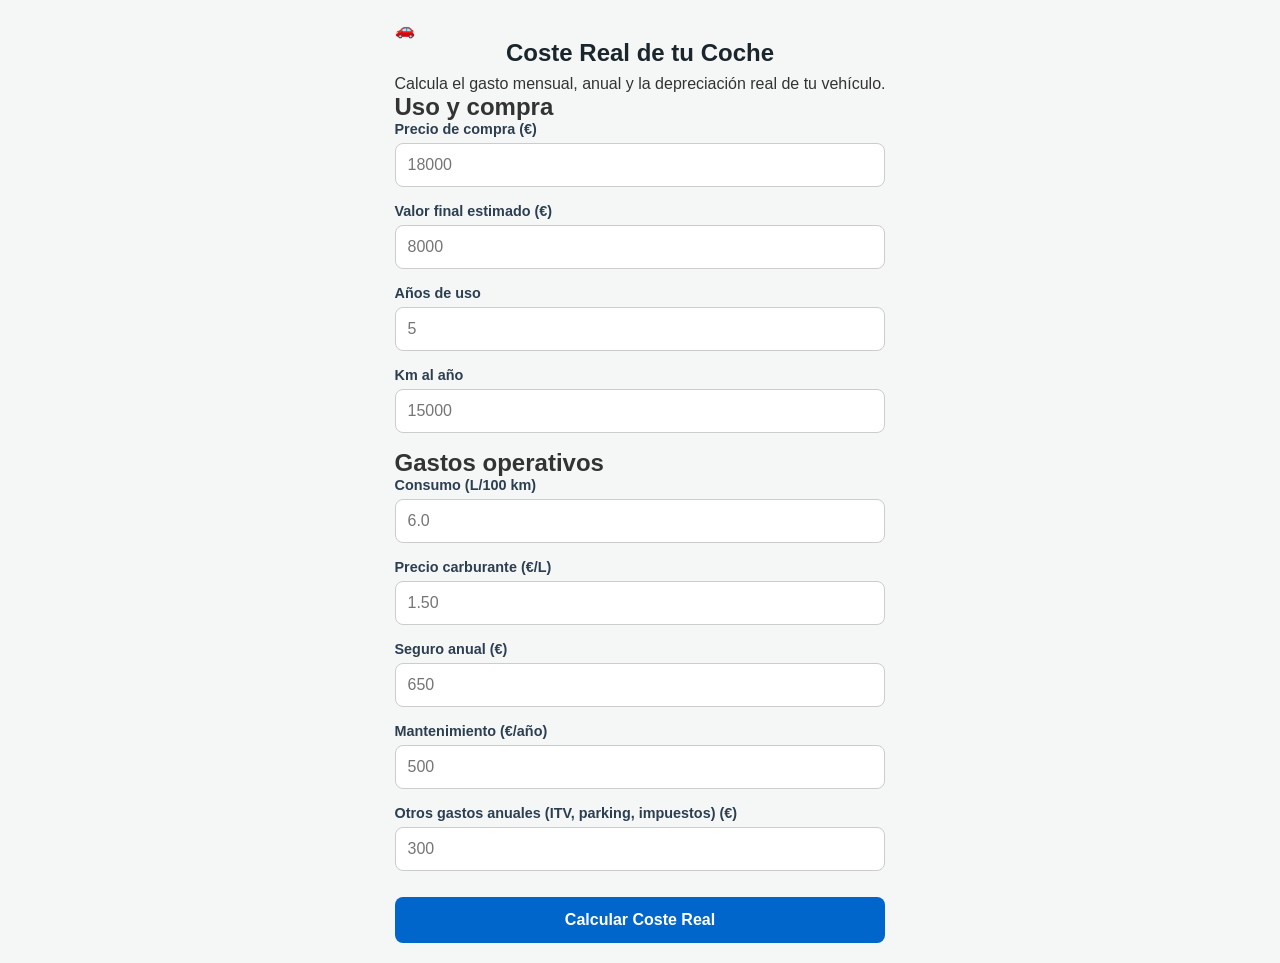
==== commit 009f6503: "Actualizar index.html" ====
--- a/index.html
+++ b/index.html
@@ -3,94 +3,135 @@
 <head>
   <meta charset="UTF-8">
   <meta name="viewport" content="width=device-width, initial-scale=1.0">
-  <title>Calculadora del Coste Real de tu Coche</title>
-  <link rel="stylesheet" href="style.css">
+  <title>Calculadora de Coste Real de Coche</title>
+  <link rel="stylesheet" href="./style.css">
+  <link rel="preconnect" href="https://fonts.googleapis.com">
+  <link rel="preconnect" href="https://fonts.gstatic.com" crossorigin>
+  <link href="https://fonts.googleapis.com/css2?family=Inter:wght@400;500;600;700;800&display=swap" rel="stylesheet">
 </head>
 <body>
-  <div class="container">
-    <h1>Calculadora del Coste Real de tu Coche</h1>
-    <p class="subtitle">Calcula cuánto gastas realmente en tu coche teniendo en cuenta gastos y pérdida de valor.</p>
+
+  <main class="app-card">
+    <header class="app-header">
+      <div class="icon-badge">🚗</div>
+      <h1>Coste Real de tu Coche</h1>
+      <p>Calcula el gasto mensual, anual y la depreciación real de tu vehículo.</p>
+    </header>
 
     <form id="calc-form">
-      <div class="form-section">
-        <h2>Precio y uso del coche</h2>
-        <div class="form-group">
-          <label for="precioCompra">Precio de compra (€)</label>
-          <input type="number" id="precioCompra" placeholder="Ej: 18000" min="0" step="any" required>
+      <!-- Sección 1 -->
+      <section class="form-block">
+        <h2 class="block-title">Uso y compra</h2>
+        
+        <div class="field-grid">
+          <div class="form-group">
+            <label for="precioCompra">Precio de compra (€)</label>
+            <input type="number" id="precioCompra" placeholder="18000" min="0" step="any" required>
+          </div>
+
+          <div class="form-group">
+            <label for="valorFinal">Valor final estimado (€)</label>
+            <input type="number" id="valorFinal" placeholder="8000" min="0" step="any" required>
+          </div>
+
+          <div class="form-group">
+            <label for="periodoAnos">Años de uso</label>
+            <input type="number" id="periodoAnos" placeholder="5" min="1" step="any" required>
+          </div>
+
+          <div class="form-group">
+            <label for="kmAno">Km al año</label>
+            <input type="number" id="kmAno" placeholder="15000" min="1" step="any" required>
+          </div>
         </div>
+      </section>
 
-        <div class="form-group">
-          <label for="valorFinal">Valor estimado final (€)</label>
-          <input type="number" id="valorFinal" placeholder="Ej: 8000" min="0" step="any" required>
+      <!-- Sección 2 -->
+      <section class="form-block">
+        <h2 class="block-title">Gastos operativos</h2>
+        
+        <div class="field-grid">
+          <div class="form-group">
+            <label for="consumo">Consumo (L/100 km)</label>
+            <input type="number" id="consumo" placeholder="6.0" min="0" step="any" required>
+          </div>
+
+          <div class="form-group">
+            <label for="precioCombustible">Precio carburante (€/L)</label>
+            <input type="number" id="precioCombustible" placeholder="1.50" min="0" step="any" required>
+          </div>
+
+          <div class="form-group">
+            <label for="seguro">Seguro anual (€)</label>
+            <input type="number" id="seguro" placeholder="650" min="0" step="any" required>
+          </div>
+
+          <div class="form-group">
+            <label for="mantenimiento">Mantenimiento (€/año)</label>
+            <input type="number" id="mantenimiento" placeholder="500" min="0" step="any" required>
+          </div>
+
+          <div class="form-group full-width">
+            <label for="otrosGastos">Otros gastos anuales (ITV, parking, impuestos) (€)</label>
+            <input type="number" id="otrosGastos" placeholder="300" min="0" step="any" required>
+          </div>
         </div>
+      </section>
 
-        <div class="form-group">
-          <label for="periodoAnos">Años de propiedad</label>
-          <input type="number" id="periodoAnos" placeholder="Ej: 5" min="1" step="any" required>
-        </div>
-
-        <div class="form-group">
-          <label for="kmAno">Kilómetros al año</label>
-          <input type="number" id="kmAno" placeholder="Ej: 15000" min="1" step="any" required>
-        </div>
-      </div>
-
-      <div class="form-section">
-        <h2>Gastos del coche</h2>
-        <div class="form-group">
-          <label for="consumo">Consumo (L/100 km)</label>
-          <input type="number" id="consumo" placeholder="Ej: 6.0" min="0" step="any" required>
-        </div>
-
-        <div class="form-group">
-          <label for="precioCombustible">Precio combustible (€/L)</label>
-          <input type="number" id="precioCombustible" placeholder="Ej: 1.50" min="0" step="any" required>
-        </div>
-
-        <div class="form-group">
-          <label for="seguro">Seguro anual (€)</label>
-          <input type="number" id="seguro" placeholder="Ej: 650" min="0" step="any" required>
-        </div>
-
-        <div class="form-group">
-          <label for="mantenimiento">Mantenimiento y revisiones (€)</label>
-          <input type="number" id="mantenimiento" placeholder="Ej: 500" min="0" step="any" required>
-        </div>
-
-        <div class="form-group">
-          <label for="otrosGastos">Otros gastos anuales (ITV, parking) (€)</label>
-          <input type="number" id="otrosGastos" placeholder="Ej: 300" min="0" step="any" required>
-        </div>
-      </div>
-
-      <button type="submit" id="btn-calcular">Calcular Coste Real</button>
+      <button type="submit" id="btn-calcular" class="btn-primary">
+        <span>Calcular Coste Real</span>
+      </button>
     </form>
 
+    <!-- Resultados -->
     <div id="resultados" class="results-container hidden">
-      <h2>Resumen de Costes</h2>
+      <h2 class="results-heading">Resumen Financiero</h2>
 
-      <div class="results-section">
-        <h3>COSTE DE BOLSILLO</h3>
-        <p><span>Anual:</span> <strong><span id="pocketAnual">0.00</span> €</strong></p>
-        <p><span>Mensual:</span> <strong><span id="pocketMensual">0.00</span> €</strong></p>
-      </div>
+      <div class="cards-stack">
+        <!-- Tarjeta Pocket -->
+        <article class="metric-card">
+          <div class="card-header">
+            <span class="card-tag">Bolsillo</span>
+            <h3>Coste Directo</h3>
+          </div>
+          <div class="card-rows">
+            <div class="row"><span>Gasto Anual:</span> <strong><span id="pocketAnual">0.00</span> €</strong></div>
+            <div class="row"><span>Gasto Mensual:</span> <strong><span id="pocketMensual">0.00</span> €</strong></div>
+          </div>
+        </article>
 
-      <div class="results-section">
-        <h3>DEPRECIACIÓN</h3>
-        <p><span>Depreciación total:</span> <strong><span id="deprecTotal">0.00</span> €</strong></p>
-        <p><span>Pérdida de valor anual:</span> <strong><span id="deprecAnual">0.00</span> €</strong></p>
-        <p><span>Pérdida de valor mensual:</span> <strong><span id="deprecMensual">0.00</span> €</strong></p>
-      </div>
+        <!-- Tarjeta Depreciación -->
+        <article class="metric-card">
+          <div class="card-header">
+            <span class="card-tag warning">Pérdida</span>
+            <h3>Depreciación</h3>
+          </div>
+          <div class="card-rows">
+            <div class="row"><span>Depreciación Total:</span> <strong><span id="deprecTotal">0.00</span> €</strong></div>
+            <div class="row"><span>Pérdida Anual:</span> <strong><span id="deprecAnual">0.00</span> €</strong></div>
+            <div class="row"><span>Pérdida Mensual:</span> <strong><span id="deprecMensual">0.00</span> €</strong></div>
+          </div>
+        </article>
 
-      <div class="results-section highlight">
-        <h3>COSTE REAL TOTAL</h3>
-        <p class="main-stat"><span>Coste real mensual:</span> <strong><span id="realMensual">0.00</span> €</strong></p>
-        <p class="main-stat"><span>Coste real anual:</span> <strong><span id="realAnual">0.00</span> €</strong></p>
-        <p class="main-stat"><span>Coste real por kilómetro:</span> <strong><span id="realKm">0.000</span> €/km</strong></p>
+        <!-- Tarjeta Destacada -->
+        <article class="metric-card main-hero">
+          <div class="card-header">
+            <span class="card-tag hero-tag">Coste Total</span>
+            <h3>Coste Real Calculado</h3>
+          </div>
+          <div class="hero-metric">
+            <span class="hero-label">Coste Real Mensual</span>
+            <span class="hero-value"><span id="realMensual">0.00</span> €</span>
+          </div>
+          <div class="card-rows">
+            <div class="row"><span>Coste Real Anual:</span> <strong><span id="realAnual">0.00</span> €</strong></div>
+            <div class="row"><span>Coste por Kilómetro:</span> <strong><span id="realKm">0.000</span> €/km</strong></div>
+          </div>
+        </article>
       </div>
     </div>
-  </div>
+  </main>
 
-  <script src="script.js"></script>
+  <script src="./script.js"></script>
 </body>
 </html>
--- a/style.css
+++ b/style.css
@@ -2,622 +2,151 @@
   box-sizing: border-box;
   margin: 0;
   padding: 0;
+  font-family: -apple-system, BlinkMacSystemFont, "Segoe UI", Roboto, Helvetica, Arial, sans-serif;
 }
 
 body {
-  font-family:
-    -apple-system,
-    BlinkMacSystemFont,
-    "Segoe UI",
-    Roboto,
-    Helvetica,
-    Arial,
-    sans-serif;
-
-  background: #f5f7fa;
-  color: #17202a;
-  padding: 24px 14px 40px;
-  min-height: 100vh;
+  background-color: #f4f7f6;
+  color: #333;
+  padding: 20px 15px;
+  display: flex;
+  justify-content: center;
 }
 
 .container {
+  background-color: #ffffff;
+  max-width: 600px;
   width: 100%;
-  max-width: 680px;
-  margin: 0 auto;
+  padding: 25px 20px;
+  border-radius: 12px;
+  box-shadow: 0 4px 15px rgba(0, 0, 0, 0.08);
 }
 
-/* =========================
-   CABECERA
-========================= */
+h1 {
+  font-size: 1.5rem;
+  color: #1a252c;
+  margin-bottom: 8px;
+  text-align: center;
+}
 
-.header {
+.subtitle {
+  font-size: 0.95rem;
+  color: #666;
   text-align: center;
   margin-bottom: 25px;
 }
 
-.badge {
-  display: inline-block;
-  padding: 6px 10px;
-  margin-bottom: 12px;
-  border-radius: 20px;
-  background: #e8f2ff;
-  color: #0066cc;
-  font-size: 0.7rem;
-  font-weight: 800;
-  letter-spacing: 0.5px;
+.form-section {
+  margin-bottom: 20px;
 }
 
-h1 {
-  font-size: 1.9rem;
-  line-height: 1.2;
-  margin-bottom: 10px;
-}
-
-.subtitle {
-  max-width: 520px;
-  margin: 0 auto;
-  color: #667085;
-  font-size: 0.94rem;
-  line-height: 1.5;
-}
-
-/* =========================
-   FORMULARIO
-========================= */
-
-form {
-  display: flex;
-  flex-direction: column;
-  gap: 14px;
-}
-
-.form-card {
-  background: #ffffff;
-  border: 1px solid #e4e7ec;
-  border-radius: 14px;
-  padding: 20px;
-}
-
-.form-card h2 {
-  font-size: 1rem;
-  margin-bottom: 17px;
-  color: #344054;
-}
-
-.form-grid {
-  display: grid;
-  grid-template-columns: 1fr 1fr;
-  gap: 15px;
+.form-section h2 {
+  font-size: 1.1rem;
+  color: #1a252c;
+  margin-bottom: 12px;
 }
 
 .form-group {
-  min-width: 0;
-}
-
-.full-width {
-  grid-column: 1 / -1;
+  margin-bottom: 16px;
 }
 
 label {
   display: block;
+  font-size: 0.9rem;
+  font-weight: 600;
   margin-bottom: 6px;
-  color: #344054;
-  font-size: 0.83rem;
-  font-weight: 650;
+  color: #2c3e50;
 }
 
 input {
   width: 100%;
-  padding: 12px 13px;
-  border: 1px solid #d0d5dd;
-  border-radius: 9px;
-  background: #ffffff;
-  color: #101828;
-  font-size: 0.95rem;
-  outline: none;
-
-  transition:
-    border-color 0.15s ease,
-    box-shadow 0.15s ease;
+  padding: 12px;
+  border: 1px solid #ccc;
+  border-radius: 8px;
+  font-size: 1rem;
 }
 
 input:focus {
+  outline: none;
   border-color: #0066cc;
-
-  box-shadow:
-    0 0 0 3px rgba(0, 102, 204, 0.10);
 }
 
-input::placeholder {
-  color: #98a2b3;
+button {
+  width: 100%;
+  background-color: #0066cc;
+  color: white;
+  border: none;
+  padding: 14px;
+  font-size: 1rem;
+  font-weight: bold;
+  border-radius: 8px;
+  cursor: pointer;
+  margin-top: 10px;
 }
 
-/* =========================
-   BOTÓN PRINCIPAL
-========================= */
-
-.primary-button {
-  width: 100%;
-  border: none;
-  border-radius: 10px;
-  padding: 14px 18px;
-  margin-top: 2px;
-
-  background: #0066cc;
-  color: #ffffff;
-
-  font-size: 0.98rem;
-  font-weight: 750;
-
-  cursor: pointer;
-
-  transition:
-    background 0.15s ease,
-    transform 0.1s ease;
+button:hover {
+  background-color: #0052a3;
 }
 
-.primary-button:hover {
-  background: #0052a3;
-}
-
-.primary-button:active {
-  transform: scale(0.99);
-}
-
-/* =========================
-   RESULTADOS
-========================= */
-
 .results-container {
-  margin-top: 32px;
+  margin-top: 30px;
+  padding-top: 20px;
+  border-top: 2px dashed #e0e0e0;
 }
 
 .results-container.hidden {
-  display: none;
+  display: none !important;
 }
 
-.results-header {
+.results-container h2 {
+  font-size: 1.3rem;
   text-align: center;
-  margin-bottom: 15px;
+  margin-bottom: 20px;
+  color: #1a252c;
 }
 
-.results-label {
-  color: #0066cc;
-  font-size: 0.68rem;
-  font-weight: 800;
-  letter-spacing: 1px;
+.results-section {
+  background-color: #ffffff;
+  border: 1px solid #e2e8f0;
+  padding: 16px;
+  border-radius: 10px;
+  margin-bottom: 15px;
+  box-shadow: 0 2px 5px rgba(0,0,0,0.03);
 }
 
-.results-header h2 {
-  margin-top: 4px;
-  font-size: 1.25rem;
-  line-height: 1.3;
+.results-section h3 {
+  font-size: 0.9rem;
+  color: #64748b;
+  margin-bottom: 12px;
+  border-bottom: 1px solid #f1f5f9;
+  padding-bottom: 6px;
+  text-transform: uppercase;
+  letter-spacing: 0.5px;
 }
 
-/* =========================
-   RESULTADO PRINCIPAL
-========================= */
-
-.main-result {
-  background:
-    linear-gradient(
-      145deg,
-      #0066cc,
-      #004a99
-    );
-
-  color: #ffffff;
-
-  border-radius: 17px;
-  padding: 25px 20px;
-
-  text-align: center;
-
-  box-shadow:
-    0 10px 25px rgba(0, 78, 153, 0.18);
-
-  margin-bottom: 14px;
+.results-section p {
+  font-size: 0.95rem;
+  margin-bottom: 8px;
+  display: flex;
+  justify-content: space-between;
+  align-items: center;
 }
 
-.main-result-label {
-  display: block;
-  opacity: 0.85;
-  font-size: 0.83rem;
-  margin-bottom: 5px;
+.results-section p:last-child {
+  margin-bottom: 0;
 }
 
-.main-result-value {
-  font-size: 2.35rem;
-  font-weight: 850;
-  line-height: 1.1;
-  letter-spacing: -1px;
+.results-section.highlight {
+  background-color: #eff6ff;
+  border-color: #bfdbfe;
 }
 
-.main-result-value small {
-  font-size: 0.95rem;
-  font-weight: 600;
-  letter-spacing: 0;
-  opacity: 0.9;
+.results-section.highlight h3 {
+  color: #1e40af;
+  border-bottom-color: #dbeafe;
 }
 
-.main-result-details {
-  display: flex;
-  justify-content: center;
-  gap: 45px;
-
-  margin-top: 20px;
-  padding-top: 15px;
-
-  border-top:
-    1px solid rgba(255, 255, 255, 0.2);
+.main-stat strong {
+  color: #2563eb;
+  font-size: 1.05rem;
 }
-
-.main-result-details div {
-  display: flex;
-  flex-direction: column;
-  gap: 3px;
-}
-
-.main-result-details strong {
-  font-size: 1rem;
-}
-
-.main-result-details span {
-  font-size: 0.72rem;
-  opacity: 0.75;
-}
-
-/* =========================
-   TARJETAS DE RESULTADOS
-========================= */
-
-.results-grid {
-  display: grid;
-  grid-template-columns: repeat(3, 1fr);
-  gap: 11px;
-
-  margin-bottom: 14px;
-}
-
-.result-card {
-  background: #ffffff;
-
-  border: 1px solid #e4e7ec;
-  border-radius: 13px;
-
-  padding: 15px;
-
-  min-width: 0;
-}
-
-.card-icon {
-  width: 28px;
-  height: 28px;
-
-  display: flex;
-  align-items: center;
-  justify-content: center;
-
-  border-radius: 8px;
-
-  background: #f2f4f7;
-  color: #475467;
-
-  font-size: 0.85rem;
-  font-weight: 800;
-
-  margin-bottom: 11px;
-}
-
-.card-title {
-  color: #667085;
-
-  font-size: 0.72rem;
-  font-weight: 650;
-
-  line-height: 1.3;
-
-  margin-bottom: 5px;
-}
-
-.card-value {
-  color: #101828;
-
-  font-size: 1.05rem;
-  font-weight: 800;
-
-  white-space: nowrap;
-}
-
-.card-secondary {
-  color: #667085;
-
-  font-size: 0.72rem;
-
-  margin-top: 3px;
-
-  white-space: nowrap;
-}
-
-.card-description {
-  color: #98a2b3;
-
-  font-size: 0.68rem;
-  line-height: 1.3;
-
-  margin-top: 9px;
-}
-
-.featured-card {
-  border-color: #b9d9ff;
-  background: #f7fbff;
-}
-
-.featured-card .card-icon {
-  background: #e8f2ff;
-  color: #0066cc;
-}
-
-.featured-card .card-value {
-  color: #0052a3;
-}
-
-/* =========================
-   PÉRDIDA TOTAL
-========================= */
-
-.depreciation-total {
-  display: flex;
-  align-items: center;
-  justify-content: space-between;
-
-  gap: 15px;
-
-  background: #ffffff;
-
-  border: 1px solid #e4e7ec;
-  border-radius: 11px;
-
-  padding: 13px 15px;
-
-  margin-bottom: 14px;
-}
-
-.depreciation-total span {
-  color: #667085;
-
-  font-size: 0.76rem;
-  font-weight: 600;
-}
-
-.depreciation-total strong {
-  color: #344054;
-
-  font-size: 0.95rem;
-  font-weight: 800;
-
-  white-space: nowrap;
-}
-
-/* =========================
-   INFORMACIÓN
-========================= */
-
-.info-box {
-  background: #ffffff;
-
-  border: 1px solid #e4e7ec;
-  border-radius: 11px;
-
-  padding: 13px 15px;
-
-  margin-bottom: 14px;
-}
-
-.info-box strong {
-  display: block;
-
-  color: #344054;
-
-  font-size: 0.78rem;
-
-  margin-bottom: 4px;
-}
-
-.info-box p {
-  color: #667085;
-
-  font-size: 0.73rem;
-  line-height: 1.4;
-}
-
-/* =========================
-   BOTONES DE RESULTADOS
-========================= */
-
-.result-actions {
-  display: grid;
-  grid-template-columns: 1fr 1fr;
-
-  gap: 10px;
-}
-
-.secondary-button {
-  width: 100%;
-
-  padding: 12px;
-
-  border-radius: 9px;
-  border: 1px solid #d0d5dd;
-
-  background: #ffffff;
-  color: #344054;
-
-  font-size: 0.82rem;
-  font-weight: 700;
-
-  cursor: pointer;
-
-  transition:
-    background 0.15s ease,
-    border-color 0.15s ease;
-}
-
-.secondary-button:hover {
-  background: #f9fafb;
-  border-color: #bfc5cc;
-}
-
-.secondary-button:active {
-  transform: scale(0.99);
-}
-
-/* =========================
-   MENSAJE COMPARTIR
-========================= */
-
-.share-message {
-  text-align: center;
-
-  margin-top: 9px;
-
-  color: #027a48;
-
-  font-size: 0.75rem;
-}
-
-.share-message.hidden {
-  display: none;
-}
-
-/* =========================
-   FOOTER
-========================= */
-
-.footer {
-  text-align: center;
-
-  margin-top: 25px;
-
-  color: #98a2b3;
-
-  font-size: 0.68rem;
-}
-
-/* =========================
-   MÓVIL
-========================= */
-
-@media (max-width: 560px) {
-
-  body {
-    padding: 15px 10px 30px;
-  }
-
-  .container {
-    max-width: 100%;
-  }
-
-  .header {
-    margin-bottom: 20px;
-  }
-
-  h1 {
-    font-size: 1.55rem;
-  }
-
-  .subtitle {
-    font-size: 0.86rem;
-  }
-
-  .form-card {
-    padding: 17px;
-  }
-
-  .form-grid {
-    grid-template-columns: 1fr;
-    gap: 13px;
-  }
-
-  .full-width {
-    grid-column: auto;
-  }
-
-  .results-container {
-    margin-top: 26px;
-  }
-
-  .results-grid {
-    grid-template-columns: 1fr 1fr;
-    gap: 10px;
-  }
-
-  .featured-card {
-    grid-column: 1 / -1;
-  }
-
-  .main-result {
-    padding: 23px 15px;
-  }
-
-  .main-result-value {
-    font-size: 2rem;
-  }
-
-  .main-result-details {
-    gap: 35px;
-  }
-
-  .result-card {
-    padding: 14px;
-  }
-
-  .card-value {
-    font-size: 0.98rem;
-  }
-
-  .depreciation-total {
-    padding: 13px;
-  }
-
-  .result-actions {
-    grid-template-columns: 1fr;
-  }
-}
-
-/* =========================
-   MÓVILES MUY PEQUEÑOS
-========================= */
-
-@media (max-width: 360px) {
-
-  body {
-    padding-left: 8px;
-    padding-right: 8px;
-  }
-
-  h1 {
-    font-size: 1.4rem;
-  }
-
-  .results-grid {
-    grid-template-columns: 1fr;
-  }
-
-  .featured-card {
-    grid-column: auto;
-  }
-
-  .main-result-value {
-    font-size: 1.8rem;
-  }
-
-  .main-result-details {
-    gap: 20px;
-  }
-
-  .depreciation-total {
-    flex-direction: column;
-    align-items: flex-start;
-  }
-}
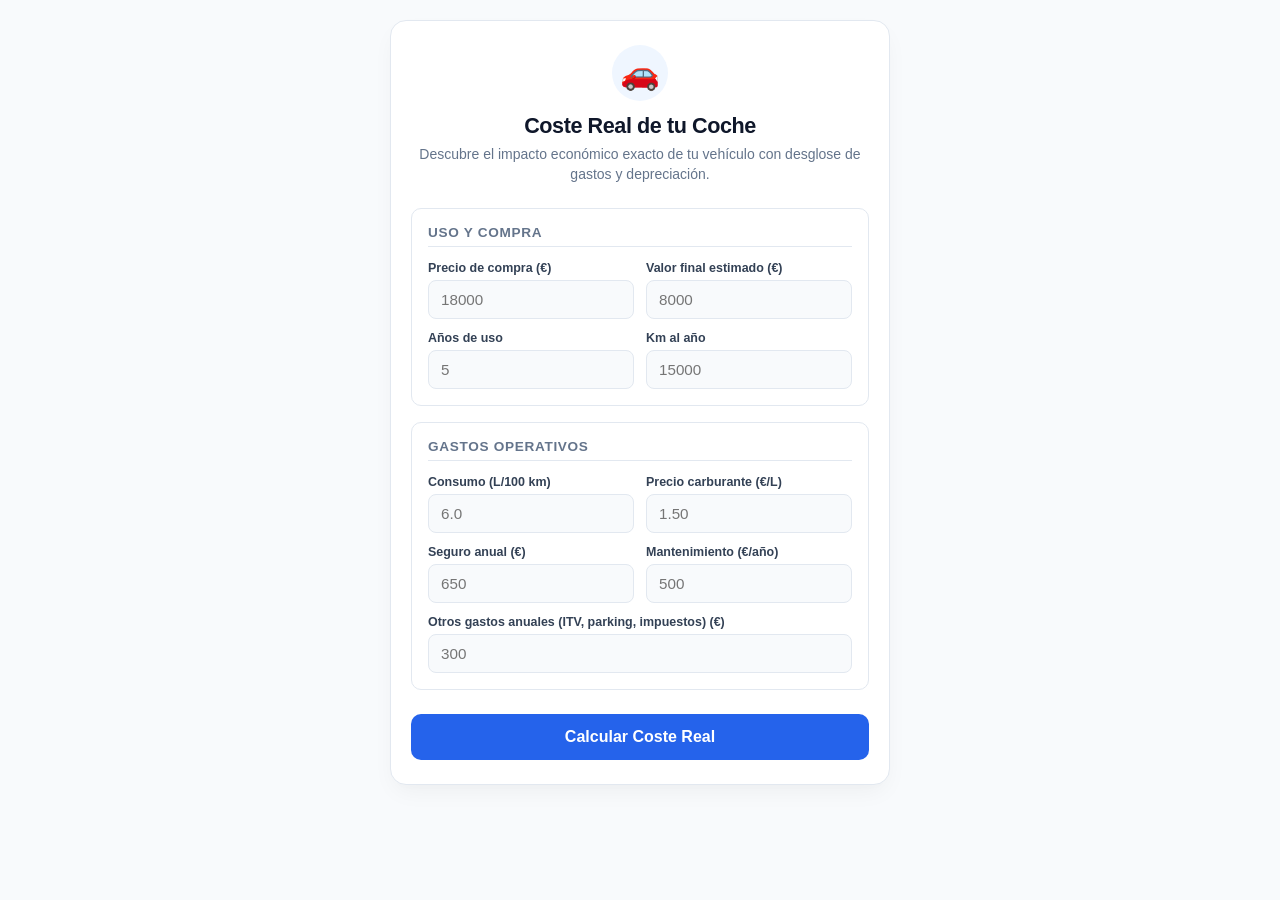
==== commit 2e214f22: "Actualizar index.html" ====
--- a/index.html
+++ b/index.html
@@ -15,7 +15,7 @@
     <header class="app-header">
       <div class="icon-badge">🚗</div>
       <h1>Coste Real de tu Coche</h1>
-      <p>Calcula el gasto mensual, anual y la depreciación real de tu vehículo.</p>
+      <p>Descubre el impacto económico exacto de tu vehículo con desglose de gastos y depreciación.</p>
     </header>
 
     <form id="calc-form">
@@ -88,46 +88,89 @@
       <h2 class="results-heading">Resumen Financiero</h2>
 
       <div class="cards-stack">
-        <!-- Tarjeta Pocket -->
-        <article class="metric-card">
+        <!-- Coste Total del Periodo Completo -->
+        <article class="metric-card main-hero">
           <div class="card-header">
-            <span class="card-tag">Bolsillo</span>
-            <h3>Coste Directo</h3>
+            <span class="card-tag hero-tag">Periodo Completo</span>
+            <h3>Coste en <span id="lblAnosPeriodo">5</span> Años</h3>
+          </div>
+          <div class="hero-metric">
+            <span class="hero-label">Coste Real Total del Periodo</span>
+            <span class="hero-value"><span id="realPeriodo">0.00</span> €</span>
           </div>
           <div class="card-rows">
-            <div class="row"><span>Gasto Anual:</span> <strong><span id="pocketAnual">0.00</span> €</strong></div>
-            <div class="row"><span>Gasto Mensual:</span> <strong><span id="pocketMensual">0.00</span> €</strong></div>
-          </div>
-        </article>
-
-        <!-- Tarjeta Depreciación -->
-        <article class="metric-card">
-          <div class="card-header">
-            <span class="card-tag warning">Pérdida</span>
-            <h3>Depreciación</h3>
-          </div>
-          <div class="card-rows">
-            <div class="row"><span>Depreciación Total:</span> <strong><span id="deprecTotal">0.00</span> €</strong></div>
-            <div class="row"><span>Pérdida Anual:</span> <strong><span id="deprecAnual">0.00</span> €</strong></div>
-            <div class="row"><span>Pérdida Mensual:</span> <strong><span id="deprecMensual">0.00</span> €</strong></div>
-          </div>
-        </article>
-
-        <!-- Tarjeta Destacada -->
-        <article class="metric-card main-hero">
-          <div class="card-header">
-            <span class="card-tag hero-tag">Coste Total</span>
-            <h3>Coste Real Calculado</h3>
-          </div>
-          <div class="hero-metric">
-            <span class="hero-label">Coste Real Mensual</span>
-            <span class="hero-value"><span id="realMensual">0.00</span> €</span>
-          </div>
-          <div class="card-rows">
+            <div class="row"><span>Coste Real Mensual:</span> <strong><span id="realMensual">0.00</span> €</strong></div>
             <div class="row"><span>Coste Real Anual:</span> <strong><span id="realAnual">0.00</span> €</strong></div>
             <div class="row"><span>Coste por Kilómetro:</span> <strong><span id="realKm">0.000</span> €/km</strong></div>
           </div>
         </article>
+
+        <!-- Comparación Visual -->
+        <article class="metric-card">
+          <div class="card-header">
+            <span class="card-tag">Comparativa</span>
+            <h3>Bolsillo vs Coste Real</h3>
+          </div>
+          <div class="card-rows">
+            <div class="row"><span>Gasto directo (Bolsillo):</span> <strong><span id="compBolsillo">0.00</span> €/mes</strong></div>
+            <div class="row"><span>Coste Real (con depreciación):</span> <strong><span id="compReal">0.00</span> €/mes</strong></div>
+            <div class="row highlight-row"><span>Diferencia oculta:</span> <strong>+<span id="compDiferencia">0.00</span> €/mes</strong></div>
+          </div>
+        </article>
+
+        <!-- Desglose Completo con Porcentajes -->
+        <article class="metric-card">
+          <div class="card-header">
+            <span class="card-tag warning">Desglose</span>
+            <h3>Distribución del Coste Total</h3>
+          </div>
+          <div class="breakdown-list">
+            <div class="breakdown-item">
+              <div class="breakdown-info">
+                <span>⛽ Combustible</span>
+                <strong><span id="costoCombustible">0.00</span> € (<span id="pctCombustible">0</span>%)</strong>
+              </div>
+              <div class="bar-bg"><div id="barCombustible" class="bar-fill"></div></div>
+            </div>
+
+            <div class="breakdown-item">
+              <div class="breakdown-info">
+                <span>🛡️ Seguro</span>
+                <strong><span id="costoSeguro">0.00</span> € (<span id="pctSeguro">0</span>%)</strong>
+              </div>
+              <div class="bar-bg"><div id="barSeguro" class="bar-fill"></div></div>
+            </div>
+
+            <div class="breakdown-item">
+              <div class="breakdown-info">
+                <span>🔧 Mantenimiento</span>
+                <strong><span id="costoMantenimiento">0.00</span> € (<span id="pctMantenimiento">0</span>%)</strong>
+              </div>
+              <div class="bar-bg"><div id="barMantenimiento" class="bar-fill"></div></div>
+            </div>
+
+            <div class="breakdown-item">
+              <div class="breakdown-info">
+                <span>🅿️ Otros Gastos</span>
+                <strong><span id="costoOtros">0.00</span> € (<span id="pctOtros">0</span>%)</strong>
+              </div>
+              <div class="bar-bg"><div id="barOtros" class="bar-fill"></div></div>
+            </div>
+
+            <div class="breakdown-item">
+              <div class="breakdown-info">
+                <span>📉 Depreciación</span>
+                <strong><span id="costoDeprec">0.00</span> € (<span id="pctDeprec">0</span>%)</strong>
+              </div>
+              <div class="bar-bg"><div id="barDeprec" class="bar-fill warning-fill"></div></div>
+            </div>
+          </div>
+        </article>
+
+        <!-- Botón para compartir -->
+        <button id="btn-compartir" class="btn-secondary">
+          🔗 Compartir Resultado
+        </button>
       </div>
     </div>
   </main>
--- a/style.css
+++ b/style.css
@@ -1,152 +1,269 @@
+:root {
+  --bg-main: #f8fafc;
+  --card-bg: #ffffff;
+  --text-primary: #0f172a;
+  --text-muted: #64748b;
+  --primary: #2563eb;
+  --primary-hover: #1d4ed8;
+  --border-color: #e2e8f0;
+  --input-bg: #f8fafc;
+  --radius-lg: 16px;
+  --radius-md: 10px;
+  --shadow-sm: 0 1px 3px rgba(0,0,0,0.05);
+  --shadow-md: 0 10px 25px -5px rgba(0, 0, 0, 0.05), 0 8px 10px -6px rgba(0, 0, 0, 0.01);
+}
+
 * {
   box-sizing: border-box;
   margin: 0;
   padding: 0;
-  font-family: -apple-system, BlinkMacSystemFont, "Segoe UI", Roboto, Helvetica, Arial, sans-serif;
+  font-family: 'Inter', -apple-system, BlinkMacSystemFont, sans-serif;
+  -webkit-tap-highlight-color: transparent;
 }
 
 body {
-  background-color: #f4f7f6;
-  color: #333;
-  padding: 20px 15px;
+  background-color: var(--bg-main);
+  color: var(--text-primary);
   display: flex;
   justify-content: center;
-}
-
-.container {
-  background-color: #ffffff;
-  max-width: 600px;
+  padding: 20px 12px;
+  min-height: 100vh;
+}
+
+.app-card {
+  background: var(--card-bg);
+  max-width: 500px;
   width: 100%;
-  padding: 25px 20px;
-  border-radius: 12px;
-  box-shadow: 0 4px 15px rgba(0, 0, 0, 0.08);
-}
-
-h1 {
-  font-size: 1.5rem;
-  color: #1a252c;
-  margin-bottom: 8px;
+  border-radius: var(--radius-lg);
+  padding: 24px 20px;
+  box-shadow: var(--shadow-md);
+  border: 1px solid var(--border-color);
+  align-self: flex-start;
+}
+
+.app-header {
   text-align: center;
-}
-
-.subtitle {
-  font-size: 0.95rem;
-  color: #666;
-  text-align: center;
-  margin-bottom: 25px;
-}
-
-.form-section {
-  margin-bottom: 20px;
-}
-
-.form-section h2 {
-  font-size: 1.1rem;
-  color: #1a252c;
-  margin-bottom: 12px;
+  margin-bottom: 24px;
+}
+
+.icon-badge {
+  font-size: 2rem;
+  background: #eff6ff;
+  width: 56px;
+  height: 56px;
+  line-height: 56px;
+  border-radius: 50%;
+  margin: 0 auto 12px auto;
+}
+
+.app-header h1 {
+  font-size: 1.35rem;
+  font-weight: 800;
+  letter-spacing: -0.02em;
+  color: var(--text-primary);
+  margin-bottom: 6px;
+}
+
+.app-header p {
+  font-size: 0.875rem;
+  color: var(--text-muted);
+  line-height: 1.4;
+}
+
+.form-block {
+  background: #ffffff;
+  border: 1px solid var(--border-color);
+  border-radius: var(--radius-md);
+  padding: 16px;
+  margin-bottom: 16px;
+}
+
+.block-title {
+  font-size: 0.85rem;
+  font-weight: 700;
+  text-transform: uppercase;
+  letter-spacing: 0.05em;
+  color: var(--text-muted);
+  margin-bottom: 14px;
+  border-bottom: 1px solid var(--border-color);
+  padding-bottom: 6px;
+}
+
+.field-grid {
+  display: grid;
+  grid-template-columns: 1fr 1fr;
+  gap: 12px;
+}
+
+.full-width {
+  grid-column: span 2;
 }
 
 .form-group {
-  margin-bottom: 16px;
+  display: flex;
+  flex-direction: column;
 }
 
 label {
-  display: block;
-  font-size: 0.9rem;
+  font-size: 0.78rem;
   font-weight: 600;
-  margin-bottom: 6px;
-  color: #2c3e50;
+  color: #334155;
+  margin-bottom: 5px;
 }
 
 input {
   width: 100%;
-  padding: 12px;
-  border: 1px solid #ccc;
+  padding: 10px 12px;
+  background: var(--input-bg);
+  border: 1px solid var(--border-color);
   border-radius: 8px;
-  font-size: 1rem;
+  font-size: 0.95rem;
+  font-weight: 500;
+  color: var(--text-primary);
+  transition: all 0.2s ease;
 }
 
 input:focus {
   outline: none;
-  border-color: #0066cc;
-}
-
-button {
+  background: #ffffff;
+  border-color: var(--primary);
+  box-shadow: 0 0 0 3px rgba(37, 99, 235, 0.15);
+}
+
+.btn-primary {
   width: 100%;
-  background-color: #0066cc;
-  color: white;
+  background: var(--primary);
+  color: #ffffff;
   border: none;
   padding: 14px;
   font-size: 1rem;
-  font-weight: bold;
-  border-radius: 8px;
+  font-weight: 700;
+  border-radius: var(--radius-md);
   cursor: pointer;
-  margin-top: 10px;
-}
-
-button:hover {
-  background-color: #0052a3;
+  transition: background 0.2s ease, transform 0.1s ease;
+  margin-top: 8px;
+}
+
+.btn-primary:active {
+  transform: scale(0.98);
 }
 
 .results-container {
-  margin-top: 30px;
+  margin-top: 28px;
   padding-top: 20px;
-  border-top: 2px dashed #e0e0e0;
+  border-top: 2px dashed var(--border-color);
 }
 
 .results-container.hidden {
   display: none !important;
 }
 
-.results-container h2 {
-  font-size: 1.3rem;
+.results-heading {
+  font-size: 1.1rem;
+  font-weight: 800;
   text-align: center;
-  margin-bottom: 20px;
-  color: #1a252c;
-}
-
-.results-section {
-  background-color: #ffffff;
-  border: 1px solid #e2e8f0;
+  margin-bottom: 16px;
+  color: var(--text-primary);
+}
+
+.cards-stack {
+  display: flex;
+  flex-direction: column;
+  gap: 14px;
+}
+
+.metric-card {
+  background: #ffffff;
+  border: 1px solid var(--border-color);
+  border-radius: var(--radius-md);
   padding: 16px;
-  border-radius: 10px;
-  margin-bottom: 15px;
-  box-shadow: 0 2px 5px rgba(0,0,0,0.03);
-}
-
-.results-section h3 {
-  font-size: 0.9rem;
-  color: #64748b;
-  margin-bottom: 12px;
-  border-bottom: 1px solid #f1f5f9;
-  padding-bottom: 6px;
-  text-transform: uppercase;
-  letter-spacing: 0.5px;
-}
-
-.results-section p {
-  font-size: 0.95rem;
-  margin-bottom: 8px;
+  box-shadow: var(--shadow-sm);
+}
+
+.card-header {
   display: flex;
   justify-content: space-between;
   align-items: center;
-}
-
-.results-section p:last-child {
-  margin-bottom: 0;
-}
-
-.results-section.highlight {
-  background-color: #eff6ff;
+  margin-bottom: 12px;
+}
+
+.card-header h3 {
+  font-size: 0.95rem;
+  font-weight: 700;
+  color: var(--text-primary);
+}
+
+.card-tag {
+  font-size: 0.7rem;
+  font-weight: 700;
+  text-transform: uppercase;
+  background: #e2e8f0;
+  color: #475569;
+  padding: 3px 8px;
+  border-radius: 12px;
+}
+
+.card-tag.warning {
+  background: #fef3c7;
+  color: #b45309;
+}
+
+.card-tag.hero-tag {
+  background: #dbeafe;
+  color: #1e40af;
+}
+
+.card-rows {
+  display: flex;
+  flex-direction: column;
+  gap: 8px;
+}
+
+.row {
+  display: flex;
+  justify-content: space-between;
+  font-size: 0.88rem;
+  color: #475569;
+}
+
+.row strong {
+  color: var(--text-primary);
+  font-weight: 600;
+}
+
+.metric-card.main-hero {
+  background: #eff6ff;
   border-color: #bfdbfe;
 }
 
-.results-section.highlight h3 {
+.hero-metric {
+  text-align: center;
+  padding: 12px 0 16px 0;
+  margin-bottom: 12px;
+  border-bottom: 1px solid #dbeafe;
+}
+
+.hero-label {
+  display: block;
+  font-size: 0.8rem;
+  text-transform: uppercase;
+  font-weight: 700;
   color: #1e40af;
-  border-bottom-color: #dbeafe;
-}
-
-.main-stat strong {
-  color: #2563eb;
-  font-size: 1.05rem;
-}
+  margin-bottom: 4px;
+}
+
+.hero-value {
+  font-size: 2rem;
+  font-weight: 800;
+  color: #1d4ed8;
+  letter-spacing: -0.03em;
+}
+
+@media (max-width: 400px) {
+  .field-grid {
+    grid-template-columns: 1fr;
+  }
+  .full-width {
+    grid-column: span 1;
+  }
+}
